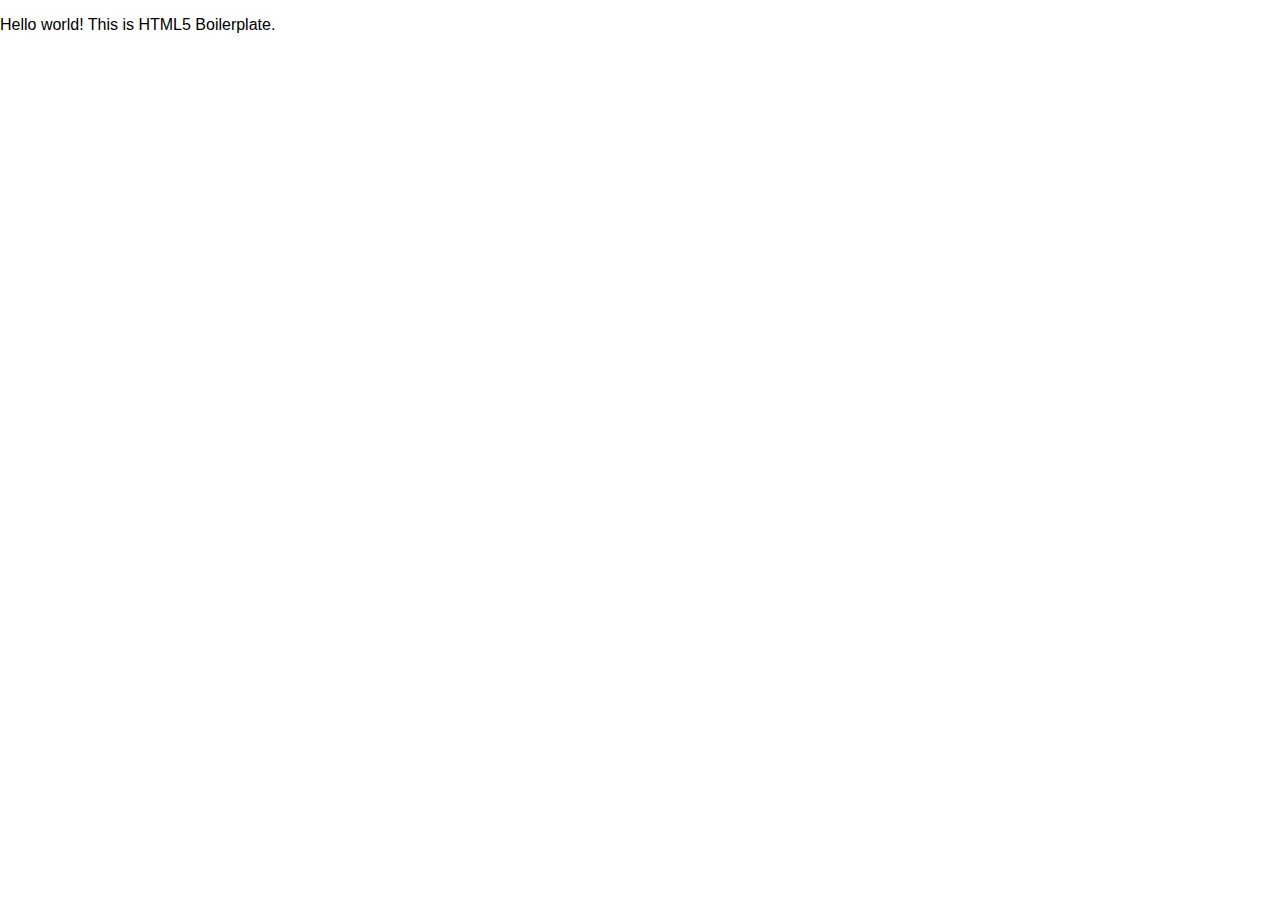
==== index.html @ 18aa7f42 "initial" ====
<!doctype html>
<html class="no-js" lang="">

<head>
  <meta charset="utf-8">
  <title></title>
  <meta name="description" content="">
  <meta name="viewport" content="width=device-width, initial-scale=1">

  <link rel="manifest" href="site.webmanifest">
  <link rel="apple-touch-icon" href="icon.png">
  <!-- Place favicon.ico in the root directory -->

  <link rel="stylesheet" href="css/normalize.css">
  <link rel="stylesheet" href="css/main.css">

  <meta name="theme-color" content="#fafafa">
</head>

<body>
  <!--[if IE]>
    <p class="browserupgrade">You are using an <strong>outdated</strong> browser. Please <a href="https://browsehappy.com/">upgrade your browser</a> to improve your experience and security.</p>
  <![endif]-->

  <!-- Add your site or application content here -->
  <p>Hello world! This is HTML5 Boilerplate.</p>
  <script src="js/vendor/modernizr-3.8.0.min.js"></script>
  <script src="https://code.jquery.com/jquery-3.4.1.min.js" integrity="sha256-CSXorXvZcTkaix6Yvo6HppcZGetbYMGWSFlBw8HfCJo=" crossorigin="anonymous"></script>
  <script>window.jQuery || document.write('<script src="js/vendor/jquery-3.4.1.min.js"><\/script>')</script>
  <script src="js/plugins.js"></script>
  <script src="js/main.js"></script>

  <!-- Google Analytics: change UA-XXXXX-Y to be your site's ID. -->
  <script>
    window.ga = function () { ga.q.push(arguments) }; ga.q = []; ga.l = +new Date;
    ga('create', 'UA-XXXXX-Y', 'auto'); ga('set','transport','beacon'); ga('send', 'pageview')
  </script>
  <script src="https://www.google-analytics.com/analytics.js" async></script>
</body>

</html>
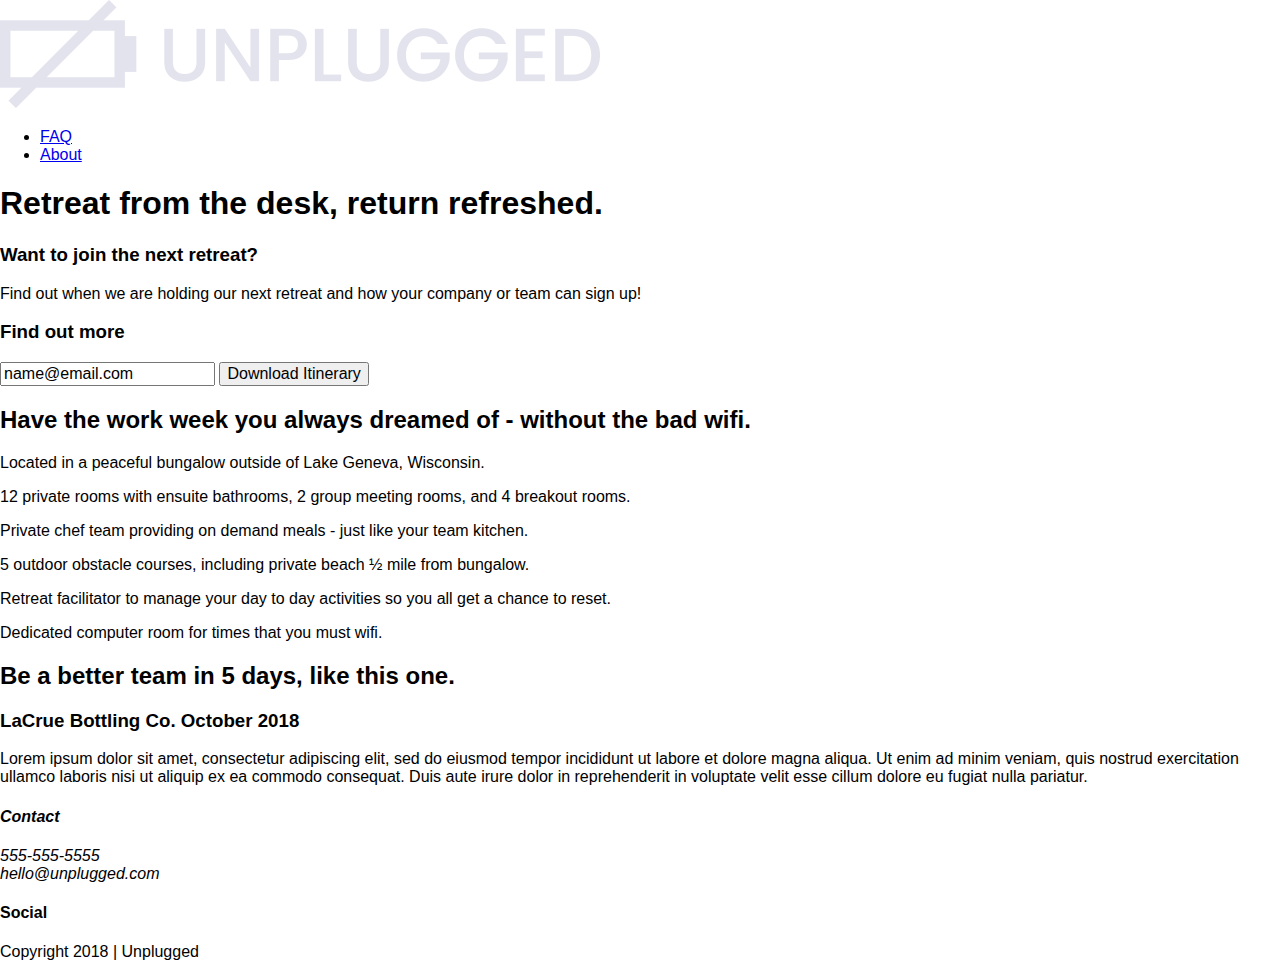
==== commit a2698c77: "half of HTML page" ====
--- a/index.html
+++ b/index.html
@@ -1,41 +1,172 @@
 <!doctype html>
-<html class="no-js" lang="">
+<html class="no-js" lang="en">
 
-<head>
-  <meta charset="utf-8">
-  <title></title>
-  <meta name="description" content="">
-  <meta name="viewport" content="width=device-width, initial-scale=1">
-
-  <link rel="manifest" href="site.webmanifest">
-  <link rel="apple-touch-icon" href="icon.png">
-  <!-- Place favicon.ico in the root directory -->
-
-  <link rel="stylesheet" href="css/normalize.css">
-  <link rel="stylesheet" href="css/main.css">
-
-  <meta name="theme-color" content="#fafafa">
+  <head>
+      <meta charset="utf-8">
+      <title>Unplugged</title>
+      <meta name="description" content="">
+      <meta name="viewport" content="width=device-width, initial-scale=1">
+      <link rel="manifest" href="site.webmanifest">
+      <link rel="apple-touch-icon" href="icon.png">
+      <link rel="stylesheet" href="css/normalize.css">
+      <link rel="stylesheet" href="css/main.css">
+      <meta name="theme-color" content="#fafafa">
 </head>
 
-<body>
-  <!--[if IE]>
-    <p class="browserupgrade">You are using an <strong>outdated</strong> browser. Please <a href="https://browsehappy.com/">upgrade your browser</a> to improve your experience and security.</p>
-  <![endif]-->
 
-  <!-- Add your site or application content here -->
-  <p>Hello world! This is HTML5 Boilerplate.</p>
-  <script src="js/vendor/modernizr-3.8.0.min.js"></script>
-  <script src="https://code.jquery.com/jquery-3.4.1.min.js" integrity="sha256-CSXorXvZcTkaix6Yvo6HppcZGetbYMGWSFlBw8HfCJo=" crossorigin="anonymous"></script>
-  <script>window.jQuery || document.write('<script src="js/vendor/jquery-3.4.1.min.js"><\/script>')</script>
+  <body>
+    <header>
+      <div class="context-wrapper">
+          <a href="#"><img src="unpluggedlogo.png" alt="unplugged logo"></a>
+            <div class="header-divider"></div>  
+            <nav>
+              <ul>
+                <li><a  href="faq/index.html" target="_blank">FAQ</a></li>
+                 <li><a href="about/index.html" target="_blank">About</a></li>
+              </ul>
+            </nav>
+            </div>
+    </header>
+
+  <main>
+    <section class="hero-area">
+        <div class="content-wrapper">
+          <h1>Retreat from the desk, return refreshed.</h1>
+        </div>
+      </section>
+
+  <aside>
+       <div class="content-wrapper">
+          <div class="form-description">
+             <h3>Want to join the next retreat?</h3>
+             <p>Find out when we are holding our next retreat and how your company or team can sign up!</p>
+        </div>
+        <div class="form">
+          <h3>Find out more</h3>
+               <input type="text" name="name" value="name@email.com">
+               <input type="button" value="Download Itinerary">
+        </div>
+      </div> <!-- aside content wrapper ends -->
+    </aside>
+
+  <section class="features">
+        <div class="content-wrapper">
+          <h2>Have the work week you always dreamed of - without the bad wifi.</h2>
+          <div class="features-items">
+            <article>
+              <p class="fontawesome-icon"></p>
+              <p class="features-item-description">Located in a peaceful bungalow outside of Lake Geneva, Wisconsin.</p>
+            </article>    
+            <article>
+              <p class="fontawesome-icon"></p>
+              <p class="features-item-description">
+              <p>12 private rooms with ensuite bathrooms, 2 group meeting rooms, and 4 breakout rooms.</p>
+           </article>
+           <article>
+            <p class="fontawesome-icon">
+            </p>
+            <p class="features-item-description">
+              Private chef team providing on demand meals - just like your team kitchen.
+            </p>
+          </article>
+          <article>
+            <p class="fontawesome-icon">
+            </p>
+            <p class="features-item-description">
+              5 outdoor obstacle courses, including private beach ½ mile from bungalow.
+            </p>
+          </article>
+          <article>
+            <p class="fontawesome-icon">
+            </p>
+            <p class="features-item-description">
+              Retreat facilitator to manage your day to day activities so you all get a chance to reset.
+            </p>
+          </article>
+          <article>
+            <p class="fontawesome-icon">
+            </p>
+            <p class="features-item-description">
+              Dedicated computer room for times that you must wifi.
+            </p>
+          </article>
+        </div>
+      </div>
+    </section>
+
+    <section class="reviews">
+      <div class="content-wrapper">
+        <h2>Be a better team in 5 days, like this one.</h2>
+        <article>
+          <div>
+            <h3>LaCrue Bottling Co. October 2018</h3>
+            <p>
+              Lorem ipsum dolor sit amet, consectetur adipiscing elit, sed do eiusmod tempor incididunt ut labore et
+              dolore magna aliqua. Ut enim ad minim veniam, quis nostrud exercitation ullamco laboris nisi ut aliquip
+              ex ea commodo consequat. Duis aute irure dolor in reprehenderit in voluptate velit esse cillum dolore eu
+              fugiat nulla pariatur.
+            </p>
+          </div>
+        </article>
+      </div>
+    </section>
+
+  </main> <!-- main wrapper -->
+
+  <footer>
+    <div class="content-wrapper">
+      <div class="footer-content">
+        <address class="contact">
+          <h4>Contact</h4>
+          <p>
+            555-555-5555<br>
+            hello@unplugged.com
+          </p>
+        </address>
+        <div class="social">
+          <h4>Social</h4>
+          <div class="social-icons">
+            <p>
+              <a href="https://www.facebook.com/Skillcrush/" target="_blank"></a>
+            </p>
+            <p>
+              <a href="https://twitter.com/Skillcrush" target="_blank"></a>
+            </p>
+            <p>
+              <a href="https://www.instagram.com/skillcrush/" target="_blank"></a>
+            </p>
+          </div>
+        </div>
+      </div> <!-- footer content ends -->
+    </div>
+    <!--footer content-wrapper ends-->
+    <div class="copyright">
+      <p>Copyright 2018 | Unplugged</p>
+    </div>
+  </footer>
+
+  <script src="js/vendor/modernizr-3.6.0.min.js"></script>
+  <script src="https://code.jquery.com/jquery-3.3.1.min.js" integrity="sha256-FgpCb/KJQlLNfOu91ta32o/NMZxltwRo8QtmkMRdAu8="
+    crossorigin="anonymous"></script>
+  <script>
+    window.jQuery || document.write('<script src="js/vendor/jquery-3.3.1.min.js"><\/script>')
+
+  </script>
   <script src="js/plugins.js"></script>
   <script src="js/main.js"></script>
 
   <!-- Google Analytics: change UA-XXXXX-Y to be your site's ID. -->
   <script>
-    window.ga = function () { ga.q.push(arguments) }; ga.q = []; ga.l = +new Date;
-    ga('create', 'UA-XXXXX-Y', 'auto'); ga('set','transport','beacon'); ga('send', 'pageview')
+    window.ga = function () {
+      ga.q.push(arguments)
+    };
+    ga.q = [];
+    ga.l = +new Date;
+    ga('create', 'UA-XXXXX-Y', 'auto');
+    ga('send', 'pageview')
+
   </script>
-  <script src="https://www.google-analytics.com/analytics.js" async></script>
+  <script src="https://www.google-analytics.com/analytics.js" async defer></script>
 </body>
 
 </html>
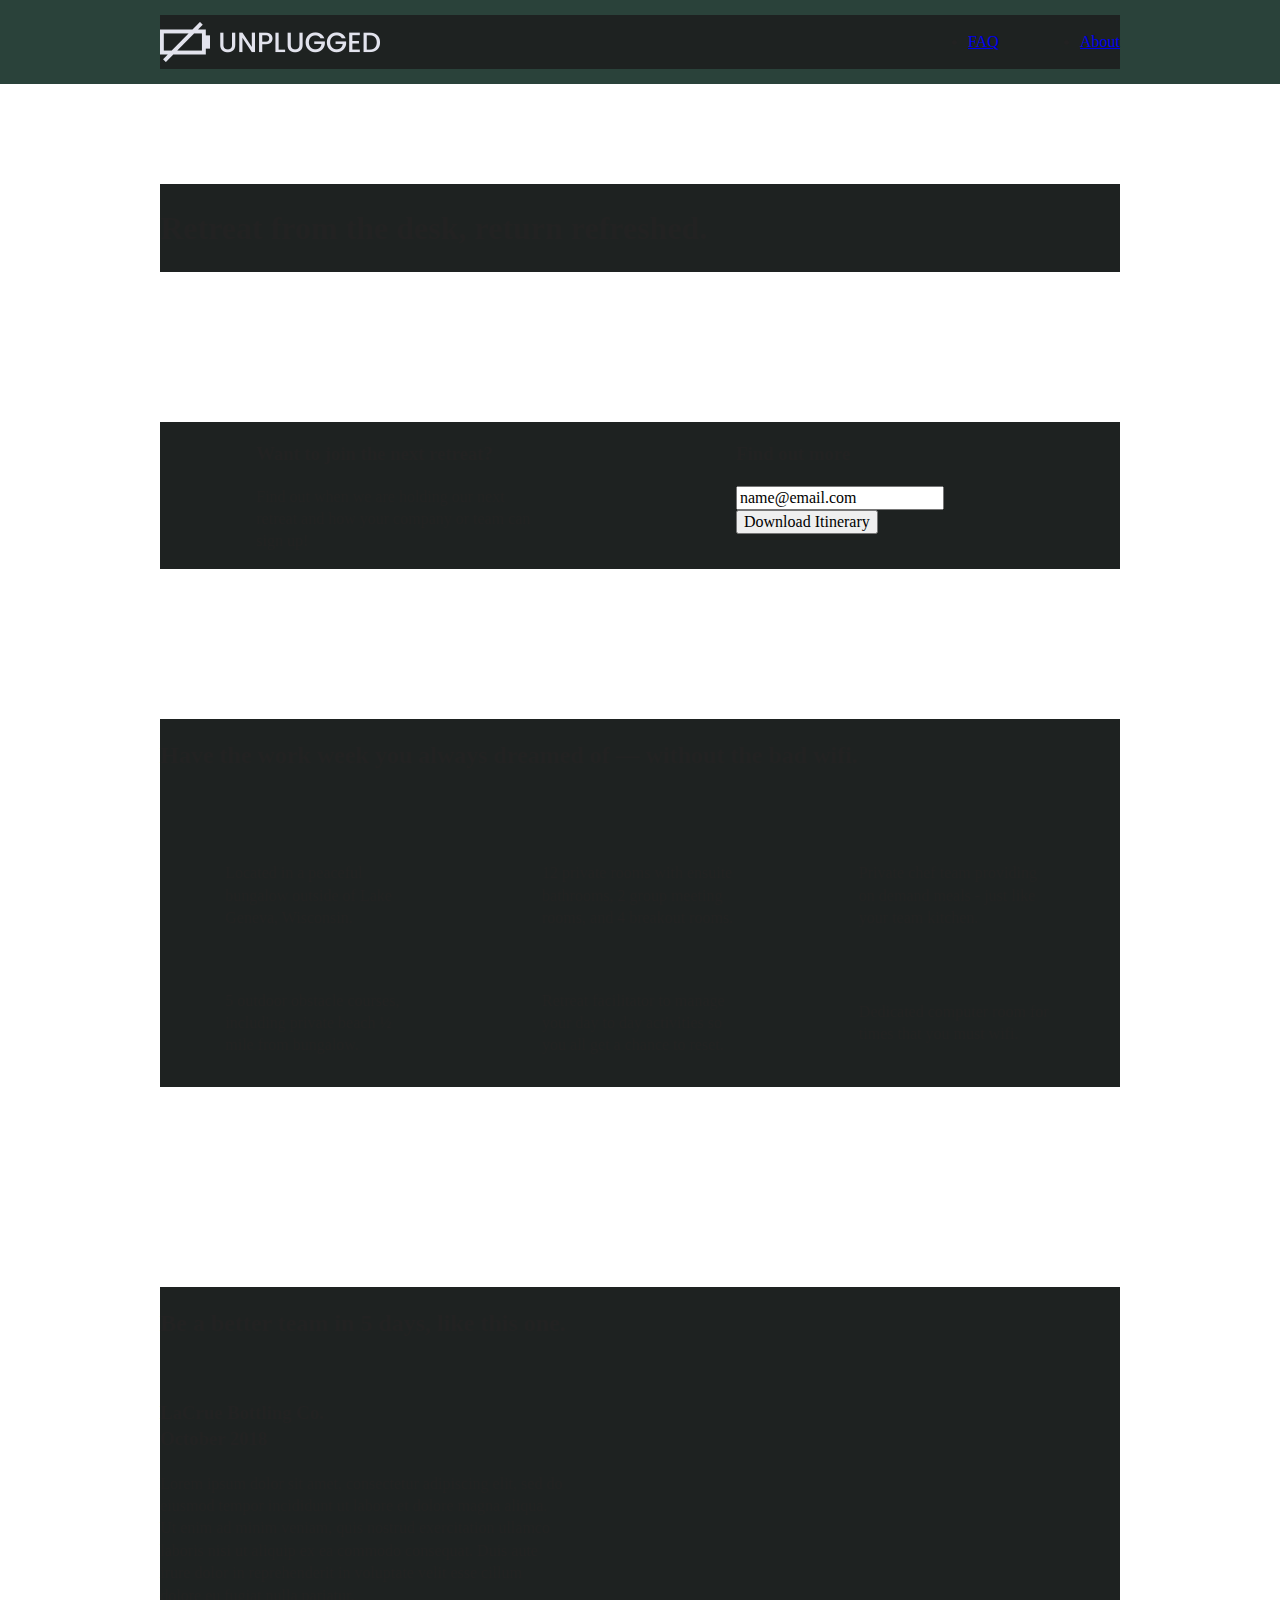
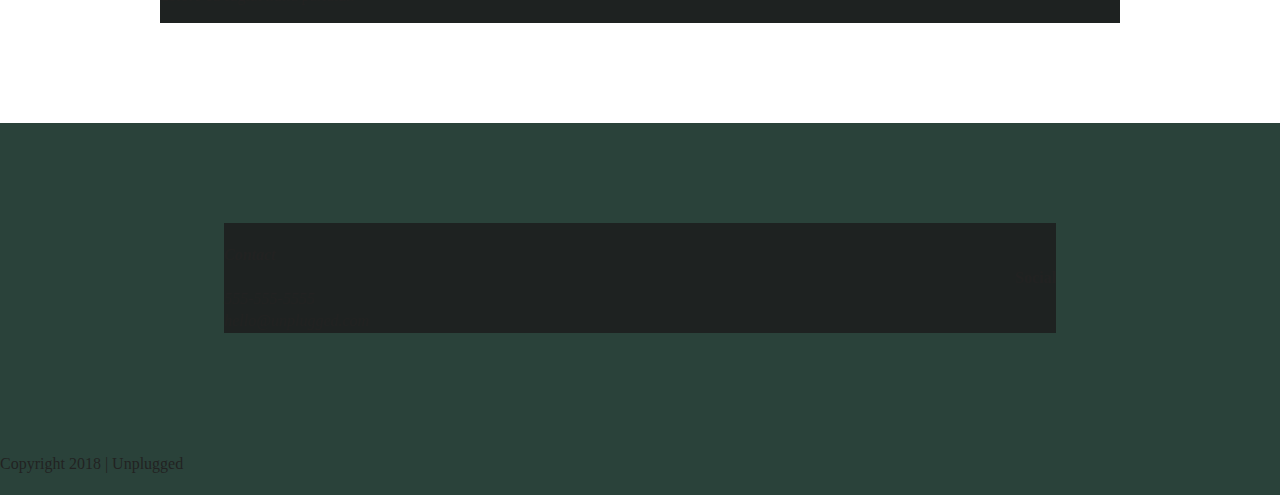
==== commit 219920f0: "initial" ====
--- a/index.html
+++ b/index.html
@@ -1,68 +1,85 @@
 <!doctype html>
-<html class="no-js" lang="en">
+<html class="no-js" lang="">
 
-  <head>
-      <meta charset="utf-8">
-      <title>Unplugged</title>
-      <meta name="description" content="">
-      <meta name="viewport" content="width=device-width, initial-scale=1">
-      <link rel="manifest" href="site.webmanifest">
-      <link rel="apple-touch-icon" href="icon.png">
-      <link rel="stylesheet" href="css/normalize.css">
-      <link rel="stylesheet" href="css/main.css">
-      <meta name="theme-color" content="#fafafa">
+<head>
+  <meta charset="utf-8">
+  <meta http-equiv="x-ua-compatible" content="ie=edge">
+  <title></title>
+  <meta name="description" content="">
+  <meta name="viewport" content="width=device-width, initial-scale=1, shrink-to-fit=no">
+
+  <link rel="manifest" href="unplugged/site.webmanifest">
+  <link rel="apple-touch-icon" href="img/icon.png">
+  <!-- Place favicon.ico in the root directory -->
+
+  <link rel="stylesheet" href="css/normalize.css">
+  <link rel="stylesheet" href="css/main.css">
 </head>
 
+<body>
+  <!--[if lte IE 9]>
+    <p class="browserupgrade">You are using an <strong>outdated</strong> browser. Please <a href="https://browsehappy.com/">upgrade your browser</a> to improve your experience and security.</p>
+  <![endif]-->
 
-  <body>
-    <header>
-      <div class="context-wrapper">
-          <a href="#"><img src="unpluggedlogo.png" alt="unplugged logo"></a>
-            <div class="header-divider"></div>  
-            <nav>
-              <ul>
-                <li><a  href="faq/index.html" target="_blank">FAQ</a></li>
-                 <li><a href="about/index.html" target="_blank">About</a></li>
-              </ul>
-            </nav>
-            </div>
-    </header>
+  <!-- Add your site or application content here -->
+  <header>
+    <div class="content-wrapper">
+      <a href="#">
+        <img src="img/logo.png" alt="unplugged logo">
+      </a>
+      <div class="header-divider"></div>
+      <nav>
+        <ul>
+          <li><a href="faq/index.html" target="_blank">FAQ</a></li>
+          <li><a href="about/index.html" target="_blank">About</a></li>
+        </ul>
+      </nav>
+    </div>
+  </header>
 
   <main>
+
     <section class="hero-area">
-        <div class="content-wrapper">
-          <h1>Retreat from the desk, return refreshed.</h1>
-        </div>
-      </section>
+      <div class="content-wrapper">
+        <h1>Retreat from the desk, return refreshed.</h1>
+      </div>
+    </section>
 
-  <aside>
-       <div class="content-wrapper">
-          <div class="form-description">
-             <h3>Want to join the next retreat?</h3>
-             <p>Find out when we are holding our next retreat and how your company or team can sign up!</p>
+    <aside>
+      <div class="content-wrapper">
+        <div class="form-description">
+          <h3>Want to join the next retreat?</h3>
+          <p>
+            Find out when we are holding our next retreat and how your company or team can sign up!
+          </p>
         </div>
         <div class="form">
           <h3>Find out more</h3>
-               <input type="text" name="name" value="name@email.com">
-               <input type="button" value="Download Itinerary">
+          <input type="text" name="name" value="name@email.com">
+          <input type="button" value="Download Itinerary">
         </div>
       </div> <!-- aside content wrapper ends -->
     </aside>
 
-  <section class="features">
-        <div class="content-wrapper">
-          <h2>Have the work week you always dreamed of - without the bad wifi.</h2>
-          <div class="features-items">
-            <article>
-              <p class="fontawesome-icon"></p>
-              <p class="features-item-description">Located in a peaceful bungalow outside of Lake Geneva, Wisconsin.</p>
-            </article>    
-            <article>
-              <p class="fontawesome-icon"></p>
-              <p class="features-item-description">
-              <p>12 private rooms with ensuite bathrooms, 2 group meeting rooms, and 4 breakout rooms.</p>
-           </article>
-           <article>
+    <section class="features">
+      <div class="content-wrapper">
+        <h2>Have the work week you always dreamed of — without the bad wifi.</h2>
+        <div class="features-items">
+          <article>
+            <p class="fontawesome-icon">
+            </p>
+            <p class="features-item-description">
+              Located in a peaceful bungalow outside of Lake Geneva, Wisconsin.
+            </p>
+          </article>
+          <article>
+            <p class="fontawesome-icon">
+            </p>
+            <p class="features-item-description">
+              12 private rooms with ensuite bathrooms, 2 group meeting rooms, and 4 breakout rooms.
+            </p>
+          </article>
+          <article>
             <p class="fontawesome-icon">
             </p>
             <p class="features-item-description">
--- a/css/main.css
+++ b/css/main.css
@@ -0,0 +1,642 @@
+/*! HTML5 Boilerplate v6.1.0 | MIT License | https://html5boilerplate.com/ */
+
+/*
+ * What follows is the result of much research on cross-browser styling.
+ * Credit left inline and big thanks to Nicolas Gallagher, Jonathan Neal,
+ * Kroc Camen, and the H5BP dev community and team.
+ */
+
+/* ==========================================================================
+   Base styles: opinionated defaults
+   ========================================================================== */
+
+html {
+  color: #222;
+  font-size: 1em;
+  line-height: 1.4;
+}
+
+/*
+ * Remove text-shadow in selection highlight:
+ * https://twitter.com/miketaylr/status/12228805301
+ *
+ * Vendor-prefixed and regular ::selection selectors cannot be combined:
+ * https://stackoverflow.com/a/16982510/7133471
+ *
+ * Customize the background color to match your design.
+ */
+
+::-moz-selection {
+  background: #b3d4fc;
+  text-shadow: none;
+}
+
+::selection {
+  background: #b3d4fc;
+  text-shadow: none;
+}
+
+/*
+ * A better looking default horizontal rule
+ */
+
+hr {
+  display: block;
+  height: 1px;
+  border: 0;
+  border-top: 1px solid #ccc;
+  margin: 1em 0;
+  padding: 0;
+}
+
+/*
+ * Remove the gap between audio, canvas, iframes,
+ * images, videos and the bottom of their containers:
+ * https://github.com/h5bp/html5-boilerplate/issues/440
+ */
+
+audio,
+canvas,
+iframe,
+img,
+svg,
+video {
+  vertical-align: middle;
+}
+
+/*
+ * Remove default fieldset styles.
+ */
+
+fieldset {
+  border: 0;
+  margin: 0;
+  padding: 0;
+}
+
+/*
+ * Allow only vertical resizing of textareas.
+ */
+
+textarea {
+  resize: vertical;
+}
+
+/* ==========================================================================
+   Browser Upgrade Prompt
+   ========================================================================== */
+
+.browserupgrade {
+  margin: 0.2em 0;
+  background: #ccc;
+  color: #000;
+  padding: 0.2em 0;
+}
+
+/* ==========================================================================
+   Author's custom styles
+   ========================================================================== */
+
+.content-wrapper {
+   background-color: #1e2221;
+  width: 90%;
+  margin: 50px 0;
+}
+
+/* -------------------- Base Header - Footer Styles -------------------- */
+
+header,
+footer {
+  background-color: #1e2221;
+  background: url("../img/background.png");
+  background-size: cover;
+  display: flex;
+  justify-content: center;
+  align-items: center;
+  flex-flow: row wrap;
+}
+
+header {
+  padding: 15px 0;
+}
+
+header .content-wrapper {
+  margin: 0;
+  display: flex;
+  justify-content: center;
+  align-items: center;
+  flex-flow: row wrap;
+  width: 100%;
+}
+
+.header-divider {
+  width: 100%;
+  height: 1px;
+  margin: 10px 0 20px 0;
+}
+
+header nav {
+  display: flex;
+  justify-content: space-around;
+  align-items: center;
+  flex-flow: row wrap;
+  width: 60%;
+}
+
+header nav ul {
+  display: flex;
+  justify-content: space-around;
+  width: 100%;
+}
+
+footer {
+  flex-direction: column;
+}
+
+footer p {
+  margin: 0;
+}
+
+footer .content-wrapper {
+  width: 55%;
+  margin: 50px 0;
+}
+
+footer .contact {
+  margin-bottom: 50px;
+}
+
+footer .social-icons {
+  display: flex;
+  justify-content: space-around;
+  align-items: center;
+}
+
+footer .social-icons p {
+  display: flex;
+  justify-content: center;
+  align-items: center;
+}
+
+footer .copyright {
+  margin: 20px 0;
+}
+
+/* -------------------- Mobile Styles - Homepage -------------------- */
+
+/* Hero Area */
+
+.hero-area {
+  display: flex;
+  justify-content: center;
+  flex-flow: row wrap;
+}
+
+/* Aside */
+
+aside {
+  display: flex;
+  justify-content: center;
+  align-items: center;
+  flex-flow: row wrap;
+}
+
+/* Features */
+
+.features {
+  display: flex;
+  justify-content: center;
+  flex-flow: row wrap;
+}
+
+.features h2 {
+  margin-bottom: 60px;
+}
+
+.features article {
+  width: 63%;
+  margin: 30px 0;
+}
+
+.features .features-items {
+  display: flex;
+  justify-content: center;
+  align-items: center;
+  flex-flow: row wrap;
+}
+
+.features p {
+  margin: 0;
+}
+
+/* Reviews */
+
+.reviews {
+  display: flex;
+  justify-content: center;
+  flex-flow: row wrap;
+}
+
+.reviews h2 {
+  margin-bottom: 40px;
+}
+
+.reviews h3 {
+  width: 55%;
+  margin: 20px 0;
+}
+
+/* ==========================================================================
+   About Page
+   ========================================================================== */
+
+.mission {
+  display: flex;
+  justify-content: center;
+  align-items: center;
+  flex-flow: row wrap;
+}
+
+.contact-section {
+  display: flex;
+  justify-content: center;
+  align-items: center;
+  flex-flow: row wrap;
+}
+
+.contact-content p {
+  margin: 0;
+}
+
+/* ==========================================================================
+   FAQ Page
+   ========================================================================== */
+
+.faq {
+  display: flex;
+  justify-content: center;
+  align-items: center;
+  flex-flow: row wrap;
+}
+
+.faq .content-wrapper {
+  margin: 50px 0 0 0;
+  display: flex;
+  justify-content: center;
+  align-items: center;
+  flex-flow: row wrap;
+}
+
+.faq h2 {
+  margin-bottom: 40px;
+}
+
+.faq-content {
+  margin-bottom: 50px;
+}
+
+/* ==========================================================================
+   Helper classes
+   ========================================================================== */
+
+/*
+ * Hide visually and from screen readers
+ */
+
+.hidden {
+  display: none !important;
+}
+
+/*
+ * Hide only visually, but have it available for screen readers:
+ * https://snook.ca/archives/html_and_css/hiding-content-for-accessibility
+ *
+ * 1. For long content, line feeds are not interpreted as spaces and small width
+ *    causes content to wrap 1 word per line:
+ *    https://medium.com/@jessebeach/beware-smushed-off-screen-accessible-text-5952a4c2cbfe
+ */
+
+.visuallyhidden {
+  border: 0;
+  clip: rect(0 0 0 0);
+  height: 1px;
+  margin: -1px;
+  overflow: hidden;
+  padding: 0;
+  position: absolute;
+  width: 1px;
+  white-space: nowrap;
+  /* 1 */
+}
+
+/*
+ * Extends the .visuallyhidden class to allow the element
+ * to be focusable when navigated to via the keyboard:
+ * https://www.drupal.org/node/897638
+ */
+
+.visuallyhidden.focusable:active,
+.visuallyhidden.focusable:focus {
+  clip: auto;
+  height: auto;
+  margin: 0;
+  overflow: visible;
+  position: static;
+  width: auto;
+  white-space: inherit;
+}
+
+/*
+ * Hide visually and from screen readers, but maintain layout
+ */
+
+.invisible {
+  visibility: hidden;
+}
+
+/*
+ * Clearfix: contain floats
+ *
+ * For modern browsers
+ * 1. The space content is one way to avoid an Opera bug when the
+ *    `contenteditable` attribute is included anywhere else in the document.
+ *    Otherwise it causes space to appear at the top and bottom of elements
+ *    that receive the `clearfix` class.
+ * 2. The use of `table` rather than `block` is only necessary if using
+ *    `:before` to contain the top-margins of child elements.
+ */
+
+.clearfix:before,
+.clearfix:after {
+  content: " ";
+  /* 1 */
+  display: table;
+  /* 2 */
+}
+
+.clearfix:after {
+  clear: both;
+}
+
+/* ==========================================================================
+   EXAMPLE Media Queries for Responsive Design.
+   These examples override the primary ('mobile first') styles.
+   Modify as content requires.
+   ========================================================================== */
+
+@media only screen and (min-width:768px) {
+  /*Tablet styles here*/
+
+  /* General styles */
+  .content-wrapper {
+    max-width: 640px;
+    margin: 100px 0;
+  }
+
+  /* Header */
+  header {
+    justify-content: space-around;
+    padding: 33px 0;
+  }
+
+  header .content-wrapper {
+    width: 100%;
+    justify-content: space-between;
+  }
+
+  header nav {
+    width: 20%;
+  }
+
+  header nav ul {
+    justify-content: space-between;
+  }
+
+  .header-divider {
+    display: none;
+  }
+  /* Hero Area */
+
+  /* Aside */
+  aside .content-wrapper {
+    margin: 50px 0;
+    display: flex;
+    justify-content: space-between;
+    flex-flow: row wrap;
+  }
+
+  aside .content-wrapper .form-description,
+  aside .content-wrapper .form {
+    width: 40%;
+    margin: 0;
+  }
+
+  /* Features */
+  .features article {
+    display: flex;
+    justify-content: center;
+    align-items: center;
+    flex-flow: column wrap;
+    flex-basis: 50%;
+  }
+  
+  .features .features-item-description {
+    width: 62%;
+  }
+
+  /* Reviews */
+  .reviews article {
+    display: flex;
+    justify-content: space-between;
+  }
+
+  .reviews article div {
+    width: 49%;
+  }
+
+  /* Footer */
+  footer .content-wrapper {
+    width: 65%;
+    margin: 100px 0;
+  }
+
+  .footer-content {
+    display: flex;
+    justify-content: space-between;
+    align-items: center;
+  }
+
+  footer .contact {
+    margin-bottom: 0;
+  }
+
+  footer .copyright {
+    width: 100%;
+  }
+
+  /* ==========================================================================
+   About Page
+   ========================================================================== */
+
+  .mission-content {
+    display: flex;
+    justify-content: space-between;
+    align-items: center;
+    padding-top: 20px;
+  }
+
+  .mission-content p {
+    width: 45%;
+  }
+
+  .contact-section .content-wrapper h2 {
+    width: 80%;
+  }
+
+  .contact-content {
+    display: flex;
+    justify-content: space-between;
+    align-items: flex-start;
+  }
+
+  /* ==========================================================================
+   FAQ Page
+   ========================================================================== */
+
+   header {
+    padding: 15px 0;
+  }
+  
+  .faq .content-wrapper {
+    justify-content: space-between;
+  }
+
+  .faq-content {
+    flex-basis: 45%;
+  }
+
+  .faq h2 {
+    width: 100%;
+  }
+}
+
+@media only screen and (min-width:1200px) {
+  /*Desktop styles here*/
+
+  .content-wrapper {
+    max-width: 960px;
+  }
+
+  /* Hero */
+  .hero-area h1 {
+    width: 60%;
+}
+
+  /* Aside */
+  aside .content-wrapper {
+    justify-content: space-around;
+  }
+
+  aside .content-wrapper .form-description,
+  aside .content-wrapper .form {
+    width: 30%;
+  }
+
+  /* Features */
+
+  .features h2 {
+    width: 90%;
+  }
+
+  .features article {
+    flex-basis: 33%;
+  }
+  
+  /* Reviews */
+  .reviews article div {
+    width: 42%;
+  }
+
+  /* ==========================================================================
+  About Page
+  ========================================================================== */
+
+  .mission h2,
+  .contact-section .content-wrapper h2 {
+      width: 95%;
+  }
+
+  /* ==========================================================================
+  FAQ Page
+  ========================================================================== */
+  .faq h2 {
+    width: 100%;
+  }
+
+}
+
+/* ==========================================================================
+   Print styles.
+   Inlined to avoid the additional HTTP request:
+   https://www.phpied.com/delay-loading-your-print-css/
+   ========================================================================== */
+
+@media print {
+  *,
+  *:before,
+  *:after {
+    background: transparent !important;
+    color: #000 !important;
+    /* Black prints faster */
+    -webkit-box-shadow: none !important;
+    box-shadow: none !important;
+    text-shadow: none !important;
+  }
+  a,
+  a:visited {
+    text-decoration: underline;
+  }
+  a[href]:after {
+    content: " (" attr(href) ")";
+  }
+  abbr[title]:after {
+    content: " (" attr(title) ")";
+  }
+  /*
+     * Don't show links that are fragment identifiers,
+     * or use the `javascript:` pseudo protocol
+     */
+  a[href^="#"]:after,
+  a[href^="javascript:"]:after {
+    content: "";
+  }
+  pre {
+    white-space: pre-wrap !important;
+  }
+  pre,
+  blockquote {
+    border: 1px solid #999;
+    page-break-inside: avoid;
+  }
+  /*
+     * Printing Tables:
+     * http://css-discuss.incutio.com/wiki/Printing_Tables
+     */
+  thead {
+    display: table-header-group;
+  }
+  tr,
+  img {
+    page-break-inside: avoid;
+  }
+  p,
+  h2,
+  h3 {
+    orphans: 3;
+    widows: 3;
+  }
+  h2,
+  h3 {
+    page-break-after: avoid;
+  }
+}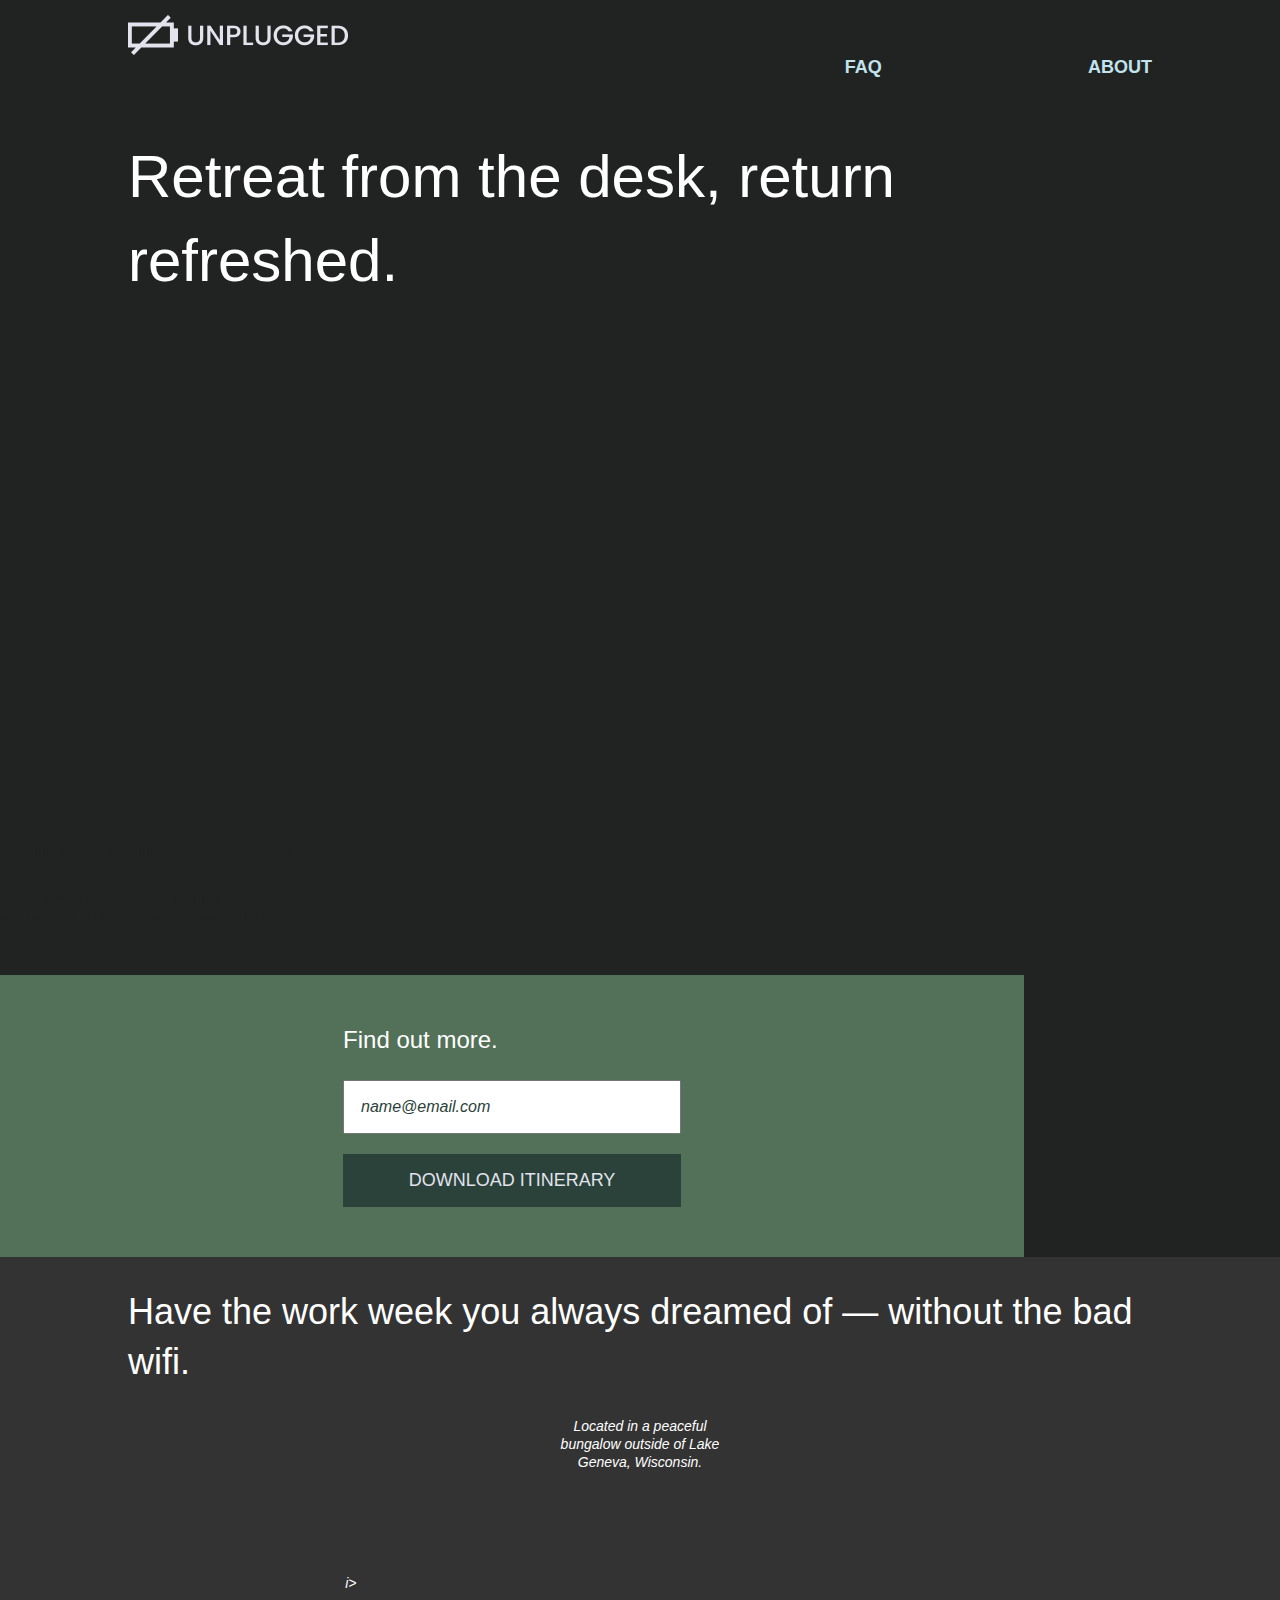
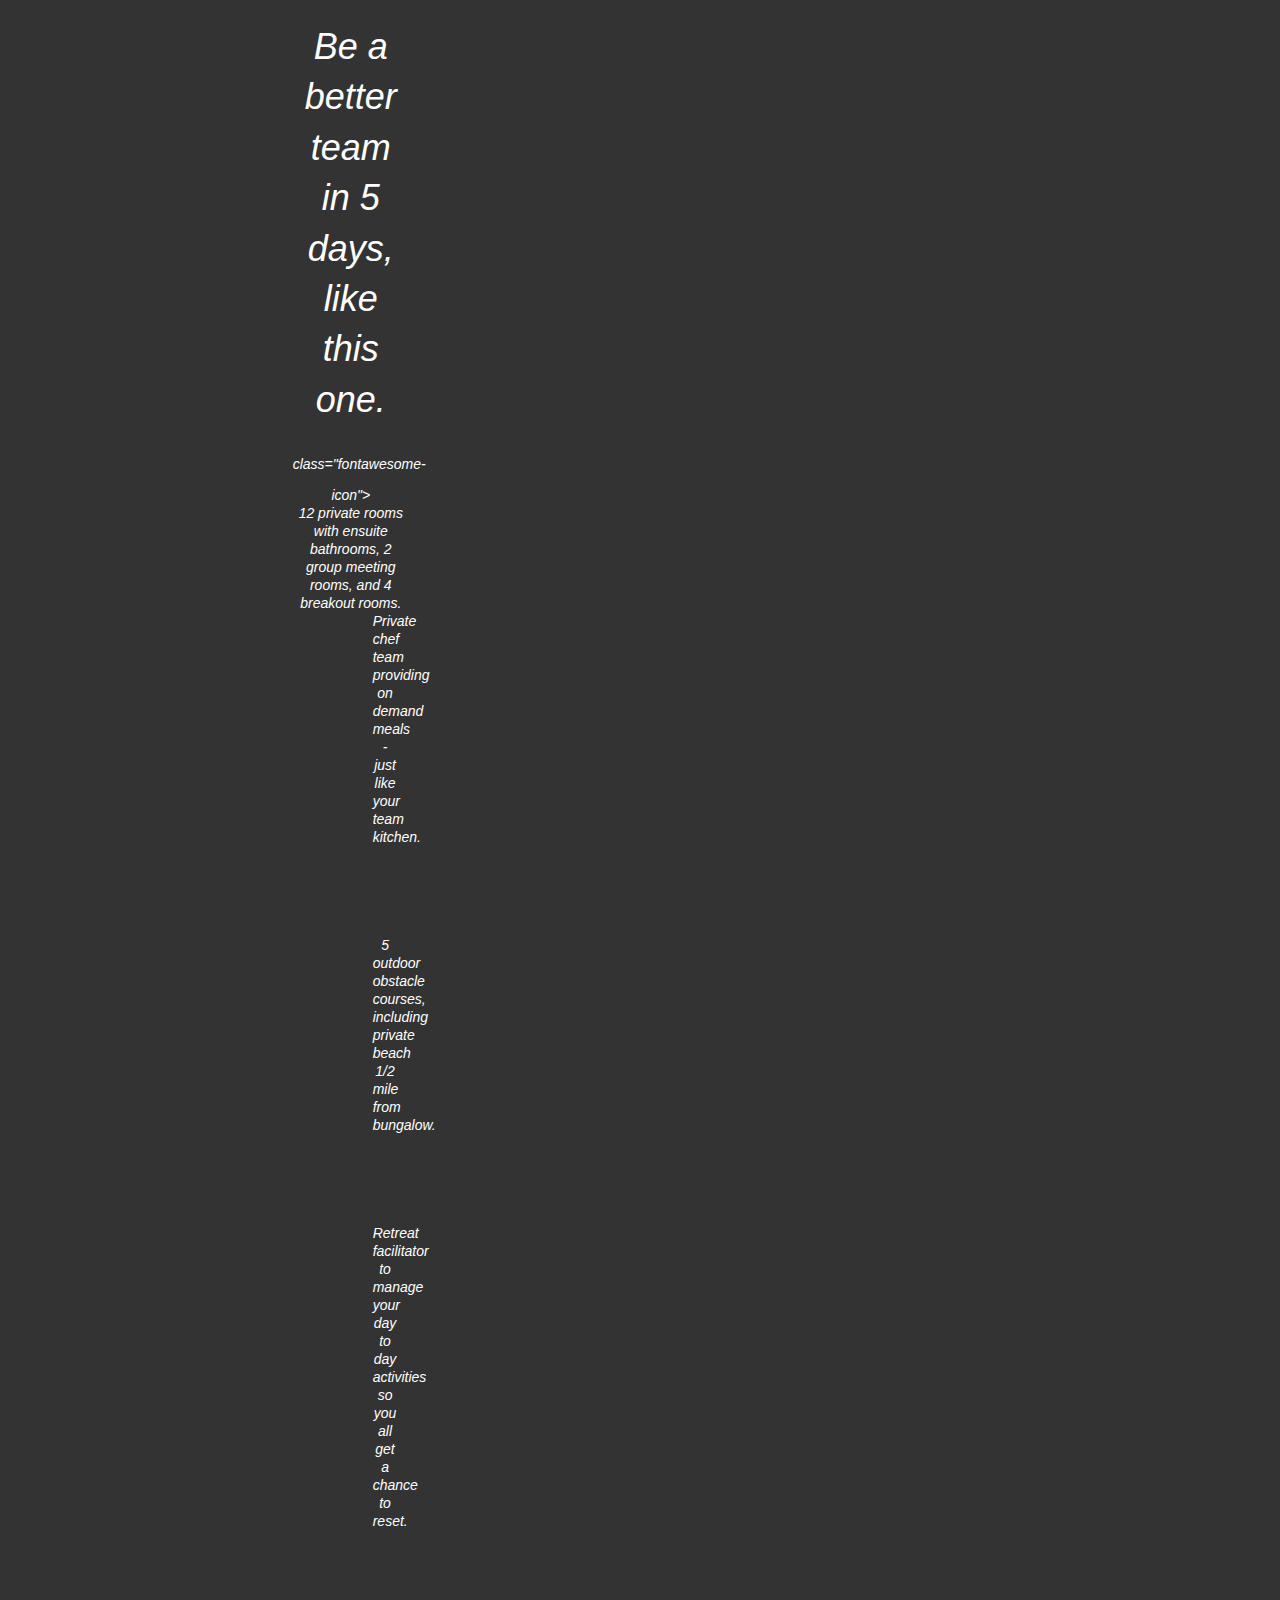
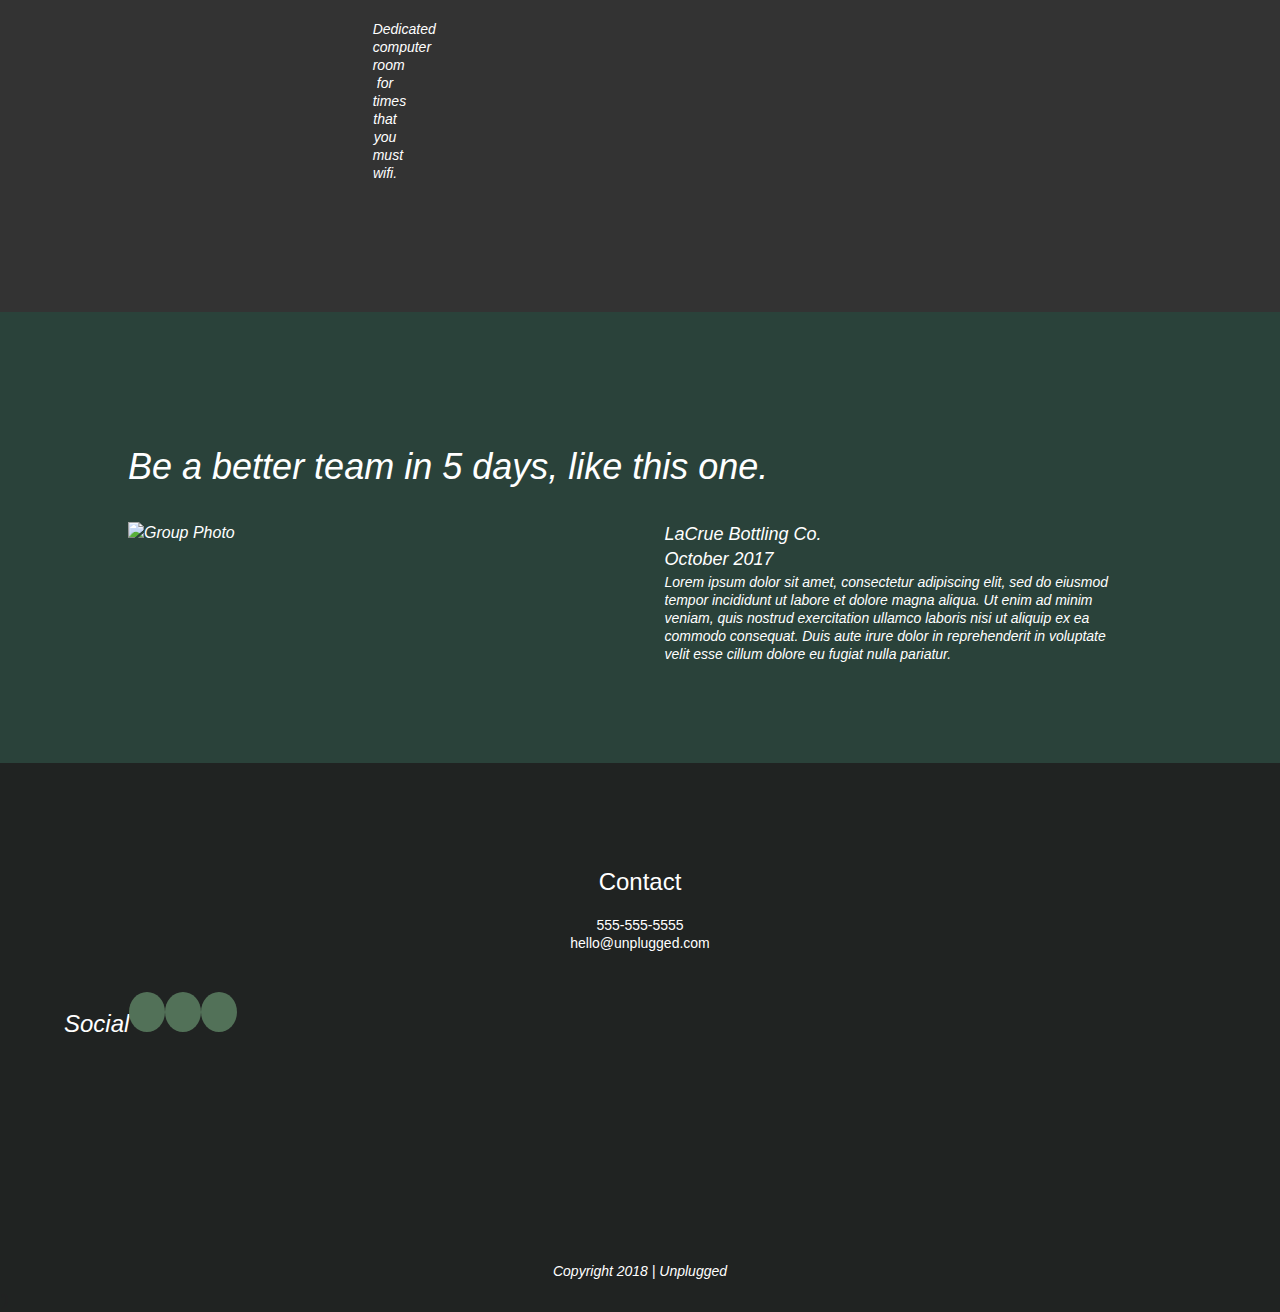
==== commit c1388693: "inital commit" ====
--- a/index.html
+++ b/index.html
@@ -1,5 +1,5 @@
 <!doctype html>
-<html class="no-js" lang="">
+<html class="no-js" lang="en">
 
 <head>
   <meta charset="utf-8">
@@ -7,13 +7,18 @@
   <title></title>
   <meta name="description" content="">
   <meta name="viewport" content="width=device-width, initial-scale=1, shrink-to-fit=no">
-
-  <link rel="manifest" href="unplugged/site.webmanifest">
+  <link rel="manifest" href="site.webmanifest">
   <link rel="apple-touch-icon" href="img/icon.png">
   <!-- Place favicon.ico in the root directory -->
-
+  <!--Google Fonts-->
+  <link href="https://fonts.googleapis.com/
+  css?family=Open+Sans:400,700|Poppins:500,700" rel="stylesheet">
+  <!--Fontawesome CDN version 5.5-->
+  <link rel="https://use.fontawesome.com/releases/v5.5.0/css/all.css" integrity="sha384-B4dIYHKNBt8Bc12p+WXckhzcICo0wtJAoU8YZTY5qE0Id1GSseTk6S+L3BlXeVIU">
+  <!--style sheets-->
   <link rel="stylesheet" href="css/normalize.css">
   <link rel="stylesheet" href="css/main.css">
+  <meta name="theme-color" content="#fafafa">
 </head>
 
 <body>
@@ -24,111 +29,90 @@
   <!-- Add your site or application content here -->
   <header>
     <div class="content-wrapper">
-      <a href="#">
-        <img src="img/logo.png" alt="unplugged logo">
-      </a>
+      <figure><a href="..index.html"><img src="img/logo.png" alt="Unplugged Logo"></a>
+      </figure>
       <div class="header-divider"></div>
-      <nav>
-        <ul>
-          <li><a href="faq/index.html" target="_blank">FAQ</a></li>
-          <li><a href="about/index.html" target="_blank">About</a></li>
-        </ul>
+        <nav>
+          <ul>
+            <li><a href="faq/index.html">FAQ</a></li>
+            <li><a href="about/index.html">About</a></li>
+          </ul>
       </nav>
     </div>
+    <div>
   </header>
 
-  <main>
-
+  <main><!--main wrapper-->
     <section class="hero-area">
       <div class="content-wrapper">
         <h1>Retreat from the desk, return refreshed.</h1>
       </div>
     </section>
-
-    <aside>
-      <div class="content-wrapper">
+      <div class="sign-up">
+        <div class="content-wrapper">
         <div class="form-description">
           <h3>Want to join the next retreat?</h3>
-          <p>
-            Find out when we are holding our next retreat and how your company or team can sign up!
-          </p>
+          <p>Find out when we are holding our next retreat and how your company or team can sign up!</p>
         </div>
-        <div class="form">
-          <h3>Find out more</h3>
-          <input type="text" name="name" value="name@email.com">
-          <input type="button" value="Download Itinerary">
+     <section class="signup">   
+          <div class="content-wrapper">
+          </div>
+          <div class="form">
+            <h3>Find out more.</h3>
+              <input type="text" name="name" value="name@email.com">
+              <input type="button" value="Download Itinerary">
+           </div>
         </div>
-      </div> <!-- aside content wrapper ends -->
-    </aside>
+  </section>
 
-    <section class="features">
-      <div class="content-wrapper">
+  <section class="features">
+    <div class="content-wrapper">
         <h2>Have the work week you always dreamed of — without the bad wifi.</h2>
         <div class="features-items">
-          <article>
-            <p class="fontawesome-icon">
-            </p>
-            <p class="features-item-description">
-              Located in a peaceful bungalow outside of Lake Geneva, Wisconsin.
-            </p>
-          </article>
-          <article>
-            <p class="fontawesome-icon">
-            </p>
-            <p class="features-item-description">
-              12 private rooms with ensuite bathrooms, 2 group meeting rooms, and 4 breakout rooms.
-            </p>
-          </article>
-          <article>
-            <p class="fontawesome-icon">
-            </p>
-            <p class="features-item-description">
-              Private chef team providing on demand meals - just like your team kitchen.
-            </p>
-          </article>
-          <article>
-            <p class="fontawesome-icon">
-            </p>
-            <p class="features-item-description">
-              5 outdoor obstacle courses, including private beach ½ mile from bungalow.
-            </p>
-          </article>
-          <article>
-            <p class="fontawesome-icon">
-            </p>
-            <p class="features-item-description">
-              Retreat facilitator to manage your day to day activities so you all get a chance to reset.
-            </p>
-          </article>
-          <article>
-            <p class="fontawesome-icon">
-            </p>
-            <p class="features-item-description">
-              Dedicated computer room for times that you must wifi.
-            </p>
-          </article>
-        </div>
-      </div>
-    </section>
+          <div class="features-item">
+              <p class="fontawesome-icon"><i class="fas fa-campground"><i></p>
+              <p class="features-item-description">Located in a peaceful bungalow outside of Lake Geneva, Wisconsin.</p>
+            </div>
+        <div class="features-item">
+          <div class="content-wrapper">
+            <p class="fontawesome-icon"><i class="fa-bed"></i>i></p>
+          <h2>Be a better team in 5 days, like this one.</h2>
+             <p> class="fontawesome-icon"><i class="fas fa-bed"></i></p>
+              <p class="features-item-description">12 private rooms with ensuite bathrooms, 2 group meeting rooms, and 4 breakout rooms.</p>
+            </div>
+        <div class="features-item">
+                      <p class="fontawesome-icon"><i class="fas fa-utensils"></i></p>
+                      <p class="features-item-description">Private chef team providing on demand meals - just like your team kitchen.</p>
+                  </div>
+                  <div class="features-item">
+                      <p class="fontawesome-icon"><i class="fas fa-shoe-prints"></i></p>
+                      <p class="features-item-description">5 outdoor obstacle courses, including private beach <span>1/2</span> mile from bungalow.</p>
+                  </div>
+                  <div class="features-item">
+                      <p class="fontawesome-icon"><i class="fas fa-smile"></i></p>
+                      <p class="features-item-description">Retreat facilitator to manage your day to day activities so you all get a chance to reset.</p>
+                  </div>
+                  <div class="features-item">
+                      <p class="fontawesome-icon"><i class="fas fa-wifi"></i></p>
+                      <p class="features-item-description">Dedicated computer room for times that you must wifi.</p>
+                  </div>
+            </div>
+          </div>
+      </section>
 
-    <section class="reviews">
-      <div class="content-wrapper">
-        <h2>Be a better team in 5 days, like this one.</h2>
-        <article>
-          <div>
-            <h3>LaCrue Bottling Co. October 2018</h3>
-            <p>
-              Lorem ipsum dolor sit amet, consectetur adipiscing elit, sed do eiusmod tempor incididunt ut labore et
-              dolore magna aliqua. Ut enim ad minim veniam, quis nostrud exercitation ullamco laboris nisi ut aliquip
-              ex ea commodo consequat. Duis aute irure dolor in reprehenderit in voluptate velit esse cillum dolore eu
-              fugiat nulla pariatur.
-            </p>
+      <section class="reviews">
+          <div class="content-wrapper">
+              <h2>Be a better team in 5 days, like this one.</h2>
+              <figure>
+                  <img src="img/mask-3.png" alt="Group Photo">
+              </figure>
+              <div class="prior-retreat">
+                  <h3>LaCrue Bottling Co.<br>October 2017</h3>
+                  <p>Lorem ipsum dolor sit amet, consectetur adipiscing elit, sed do eiusmod tempor incididunt ut labore et dolore magna aliqua. Ut enim ad minim veniam, quis nostrud exercitation ullamco laboris nisi ut aliquip ex ea commodo consequat. Duis aute irure dolor in reprehenderit in voluptate velit esse cillum dolore eu fugiat nulla pariatur. </p>
+              </div>
           </div>
-        </article>
-      </div>
-    </section>
-
-  </main> <!-- main wrapper -->
+      </section>
+  </main> <!-- end main wrapper -->
 
   <footer>
     <div class="content-wrapper">
@@ -137,38 +121,34 @@
           <h4>Contact</h4>
           <p>
             555-555-5555<br>
-            hello@unplugged.com
-          </p>
+            hello@unplugged.com</p>
         </address>
+      </div>
         <div class="social">
-          <h4>Social</h4>
-          <div class="social-icons">
+            <div class="social-icons">
+              <h4>Social</h4>
             <p>
-              <a href="https://www.facebook.com/Skillcrush/" target="_blank"></a>
-            </p>
+              <a href="https://www.facebook.com/Skillcrush/" target="_blank"><i class="fab fa-facebook"></i></a></p>
             <p>
-              <a href="https://twitter.com/Skillcrush" target="_blank"></a>
-            </p>
+              <a href="https://twitter.com/Skillcrush" target="_blank"></a></p>
             <p>
-              <a href="https://www.instagram.com/skillcrush/" target="_blank"></a>
-            </p>
+              <a href="https://www.instagram.com/Skillcrush/" target="_blank"></a></p>
+       
           </div>
         </div>
-      </div> <!-- footer content ends -->
-    </div>
-    <!--footer content-wrapper ends-->
+      </div> <!<-- footer ends here -->
+    </div> <!--footer content-wrapper ends-->
     <div class="copyright">
       <p>Copyright 2018 | Unplugged</p>
     </div>
+  </div>
   </footer>
 
   <script src="js/vendor/modernizr-3.6.0.min.js"></script>
   <script src="https://code.jquery.com/jquery-3.3.1.min.js" integrity="sha256-FgpCb/KJQlLNfOu91ta32o/NMZxltwRo8QtmkMRdAu8="
     crossorigin="anonymous"></script>
   <script>
-    window.jQuery || document.write('<script src="js/vendor/jquery-3.3.1.min.js"><\/script>')
-
-  </script>
+    window.jQuery || document.write('<script src="js/vendor/jquery-3.3.1.min.js"></script>')</script>
   <script src="js/plugins.js"></script>
   <script src="js/main.js"></script>
 
@@ -185,5 +165,4 @@
   </script>
   <script src="https://www.google-analytics.com/analytics.js" async defer></script>
 </body>
-
 </html>
--- a/css/main.css
+++ b/css/main.css
@@ -1,21 +1,10 @@
 /*! HTML5 Boilerplate v6.1.0 | MIT License | https://html5boilerplate.com/ */
 
-/*
+/* main.css 2.0.0 | MIT License || https://github.com/h5bp/main.css#readme */
+ /*
  * What follows is the result of much research on cross-browser styling.
  * Credit left inline and big thanks to Nicolas Gallagher, Jonathan Neal,
- * Kroc Camen, and the H5BP dev community and team.
- */
-
-/* ==========================================================================
-   Base styles: opinionated defaults
-   ========================================================================== */
-
-html {
-  color: #222;
-  font-size: 1em;
-  line-height: 1.4;
-}
-
+ * Kroc Camen, and the H5BP dev community and team.*/
 /*
  * Remove text-shadow in selection highlight:
  * https://twitter.com/miketaylr/status/12228805301
@@ -93,136 +82,268 @@
   padding: 0.2em 0;
 }
 
+
 /* ==========================================================================
    Author's custom styles
    ========================================================================== */
-
-.content-wrapper {
-   background-color: #1e2221;
-  width: 90%;
+  /* General Styles*/
+  html {
+	font-size: 16px;
+	color: #222;
+	background-color: #202322;
+}
+
+  html {
+	color: #222;
+	line-height: 1.4;
+}
+
+  body {
+	font-family: "Open Sans", sans-serif;
+	font-size: 1em;
+}
+
+  body {
+	margin: 0;
+}
+
+  .content-wrapper {
+	max-width: 1200px;
+}
+
+  .signup .form {
+	margin-top: 30px;
+	background-color: #527158;
+	align-items: center;
+	display: flex;
+	flex-flow: row wrap;
+	color: #ffffff;
+}
+
+.hero-area {
+	display: flex;
+	justify-content: center;
+	flex-flow: row wrap;
+	color: #fff;
+	background: url("../img/hero-img.png"); center no-repeat #333;
+	background-size: cover;
+}
+
+.hero-area h1 {
+	font-weight: normal;
+}
+
+
+h1 {
+	font-family: "Poppins", sans-serif;
+	font-size: 1.875rem;
+	font-weight: 400;
+	margin: 0.67em 0;
+}
+
+h2 {
+  font-family: "Poppins", sans-serif;
+}
+
+h3, h4 {
+	font-family: "Poppins", sans-serif;
+	font-size: 1.125rem;
+	font-weight: 400;
+}
+
+p {
+	font-size: .875rem;
+	line-height: 1.125rem; 
+}
+
+a {
+	color: #c2e3ed;
+	text-decoration: none;
+	text-transform: uppercase;
+}
+
+ul li {
+	display: inline-block;
+}
+
+address {
+	font-style: normal;
+}
+
+img {
+	width: 100%;
+}
+
+figure {
+	margin: 0;
+}
+
+address {
+
+}
+/*Header and Footer Styles */	
+header, footer {
+  align-items: center;
+  display: flex;
+  justify-content: center;
+  flex-flow: row wrap;
+  background-color: #202322;
+}
+
+header{
+  padding: 15px 0;
+}
+
+header .content-wrapper{
+  display: flex;
+  justify-content: center;
+  align-items: center;
+  flex-flow: row wrap;
+  margin: 0;
+  width: 100%;
+}
+
+header figure {
+  width: 60%;
+  display: flex;
+  justify-content: center;
+  align-items: center;
+  flex-flow: row wrap;
+}
+
+.header-divider {
+  width: 111%;
+  display: flex;
+  justify-content: center;
+  border-top: 2px solid #3a3a3a;
+  margin-top: 10px;
+}
+
+header nav {   /* nav for mobile 360px wide */
+  display: flex;
+  align-items: center;
+  justify-content: center;
+  width: 60%  /*header nav is 220px wide or 60% of design comp width */
+}
+
+header nav ul{
+  display: flex;
+  align-items: center;
+  justify-content: space-around;
+  flex-flow: row wrap;
+  width: 50%;
+  padding: 0;
+  margin-bottom: 0;
+}
+
+header nav ul li{
+  font-size: 1.125rem;
+  font-weight: bold;
+}
+
+footer{
+  color: #ffffff;
+  text-align: center;
+}
+
+footer .content-wrapper{  /*--mobile first--*/
+  width: 55%;
   margin: 50px 0;
 }
 
-/* -------------------- Base Header - Footer Styles -------------------- */
-
-header,
-footer {
-  background-color: #1e2221;
-  background: url("../img/background.png");
-  background-size: cover;
-  display: flex;
-  justify-content: center;
-  align-items: center;
-  flex-flow: row wrap;
-}
-
-header {
-  padding: 15px 0;
-}
-
-header .content-wrapper {
-  margin: 0;
-  display: flex;
-  justify-content: center;
-  align-items: center;
-  flex-flow: row wrap;
-  width: 100%;
-}
-
-.header-divider {
-  width: 100%;
-  height: 1px;
-  margin: 10px 0 20px 0;
-}
-
-header nav {
+footer .social-icons {
   display: flex;
   justify-content: space-around;
   align-items: center;
-  flex-flow: row wrap;
-  width: 60%;
-}
-
-header nav ul {
-  display: flex;
-  justify-content: space-around;
-  width: 100%;
-}
-
-footer {
-  flex-direction: column;
+}
+
+footer .social-icons p {
+  background-color: #527158;
+  border-radius: 50%;
+  width: 40px;
+  height: 40px;
+  display: flex;
+  justify-content: center;
+  align-items: center;
 }
 
 footer p {
   margin: 0;
 }
 
-footer .content-wrapper {
+.copyright p {
+  margin-bottom: 10px;
+}
+
+.contact h4 {
+  margin: 55px 0 20px 0;
+}
+
+.social {
+  margin-bottom: 50px;
+}
+
+/*Mobile Styles Homepage*/
+/*Hero Area*/
+.hero-area {
+	display: flex;
+	justify-content: center;
+	flex-flow: row wrap;
+	color: #fff;
+	background: url(../img/hero-img.png); center no-repeat #333;
+	background-size: cover;
+	padding-bottom: 300px;
+}
+
+.hero-area h1 {
+	font-weight: normal;
+}
+
+/*signup buttom*/
+.signup {
+  display: flex;
+  justify-content: center;
+  align-items: center;
+  flex-flow: row wrap;
+  background-color: #527158;
+  color: #ffffff;
+}
+
+.signup h3 { 
+  font-weight: normal;
+}
+
+.form {
+  margin-bottom: 55px;
+}
+
+/* Features */
+.features {
+  display: flex;
+  justify-content: center;
+  align-items: center;
+  flex-flow: row wrap;
+  color: #ffffff;
+  background: url('../img/mask-2.png') center no-repeat #333;
+  background-size: cover;
+}
+
+.features-items {
+  display: flex;
+  justify-content: center;
+  align-items: center;
+  flex-flow: row wrap;
+  text-align: center;
+}
+
+.features-item {
   width: 55%;
-  margin: 50px 0;
-}
-
-footer .contact {
-  margin-bottom: 50px;
-}
-
-footer .social-icons {
-  display: flex;
-  justify-content: space-around;
-  align-items: center;
-}
-
-footer .social-icons p {
-  display: flex;
-  justify-content: center;
-  align-items: center;
-}
-
-footer .copyright {
-  margin: 20px 0;
-}
-
-/* -------------------- Mobile Styles - Homepage -------------------- */
-
-/* Hero Area */
-
-.hero-area {
-  display: flex;
-  justify-content: center;
-  flex-flow: row wrap;
-}
-
-/* Aside */
-
-aside {
-  display: flex;
-  justify-content: center;
-  align-items: center;
-  flex-flow: row wrap;
-}
-
-/* Features */
-
-.features {
-  display: flex;
-  justify-content: center;
-  flex-flow: row wrap;
-}
-
-.features h2 {
-  margin-bottom: 60px;
-}
-
-.features article {
-  width: 63%;
-  margin: 30px 0;
-}
-
-.features .features-items {
-  display: flex;
-  justify-content: center;
-  align-items: center;
-  flex-flow: row wrap;
+  margin-bottom: 55px;
+}
+
+.features i {
+  font-size: 3.75em;
+  margin-bottom: 40px;
 }
 
 .features p {
@@ -230,68 +351,129 @@
 }
 
 /* Reviews */
-
 .reviews {
   display: flex;
   justify-content: center;
-  flex-flow: row wrap;
+  align-items: center;
+  flex-flow: row wrap;
+  background-color: #527158;
+  color: #ffffff;
+  font-weight: normal;
 }
 
 .reviews h2 {
-  margin-bottom: 40px;
+  font-weight: normal;
 }
 
 .reviews h3 {
   width: 55%;
-  margin: 20px 0;
-}
-
-/* ==========================================================================
-   About Page
-   ========================================================================== */
-
+  font-weight: normal;
+}
+
+.prior-retreat p {
+  margin-bottom: 50px;
+}
+
+.reviews figure {
+  width: 100%;
+  display: flex;
+  justify-content: center;
+  align-items: center;
+  flex-flow: row wrap;
+}
+
+/* -------------------- Mobile Styles - About Page -------------------- */
+
+/* Mission */
 .mission {
   display: flex;
   justify-content: center;
   align-items: center;
   flex-flow: row wrap;
-}
-
-.contact-section {
-  display: flex;
-  justify-content: center;
-  align-items: center;
-  flex-flow: row wrap;
-}
-
-.contact-content p {
-  margin: 0;
-}
-
-/* ==========================================================================
-   FAQ Page
-   ========================================================================== */
-
-.faq {
-  display: flex;
-  justify-content: center;
-  align-items: center;
-  flex-flow: row wrap;
-}
-
-.faq .content-wrapper {
-  margin: 50px 0 0 0;
-  display: flex;
-  justify-content: center;
-  align-items: center;
-  flex-flow: row wrap;
-}
-
-.faq h2 {
-  margin-bottom: 40px;
-}
-
-.faq-content {
+  background-color: #527158;
+  color: #ffffff;
+}
+
+.mission h2 {
+  font-weight: normal;
+}
+
+.mission .content-wrapper {
+  margin: 50px 0;
+}
+
+  /*Map*/
+  .map figure {
+    width: 100%;
+    height: 0;
+    padding-bottom: 80%;
+    overflow: hidden;
+    position: relative;
+  }
+
+  .map iframe {
+    width: 100%;
+    height: 100%;
+    position: absolute;
+    top: 0;
+    left: 0;
+  }
+
+  /* Contact */
+  .contact-section {
+    display: flex;
+    justify-content: center;
+    align-items: center;
+    flex-flow: row wrap;
+    background-color: #2a423a;
+    color: #ffffff;
+   }
+
+   .contact-section h2, h3{
+    font-weight: normal;
+   }
+
+   address{
+    line-height: normal;
+  }
+
+  .contact-section .content-wrapper {
+    margin: 50px 0;
+  }
+
+  /* -------------------- Mobile Styles - FAQ Page -------------------- */
+
+  /* FAQ */
+.faq-section{
+  display: flex;
+  justify-content: center;
+  align-items: center;
+  flex-flow: row wrap;
+  background-color: #527158;
+  color: #ffffff;
+  width: 100%;
+}
+
+.faq-section .content-wrapper{
+  display: flex;
+  justify-content: center;
+  align-items: center;
+  flex-flow: row wrap;
+  margin: 50px 0 45px 0;
+}
+
+.faq-section h2{
+  text-transform: capitalize;
+  font-weight: normal;
+}
+
+.faq-section h4{
+  font-weight: normal;
+  line-height: 1.5rem;
+  margin: 0 0 15px 0;
+}
+
+.faq-content{
   margin-bottom: 50px;
 }
 
@@ -308,63 +490,64 @@
 }
 
 /*
- * Hide only visually, but have it available for screen readers:
- * https://snook.ca/archives/html_and_css/hiding-content-for-accessibility
- *
- * 1. For long content, line feeds are not interpreted as spaces and small width
- *    causes content to wrap 1 word per line:
- *    https://medium.com/@jessebeach/beware-smushed-off-screen-accessible-text-5952a4c2cbfe
- */
-
-.visuallyhidden {
+* Hide only visually, but have it available for screen readers:
+* https://snook.ca/archives/html_and_css/hiding-content-for-accessibility
+*
+* 1. For long content, line feeds are not interpreted as spaces and small width
+*    causes content to wrap 1 word per line:
+*    https://medium.com/@jessebeach/beware-smushed-off-screen-accessible-text-5952a4c2cbfe
+*/
+
+.sr-only {
   border: 0;
-  clip: rect(0 0 0 0);
+  clip: rect(0, 0, 0, 0);
   height: 1px;
   margin: -1px;
   overflow: hidden;
   padding: 0;
   position: absolute;
+  white-space: nowrap;
   width: 1px;
-  white-space: nowrap;
-  /* 1 */
-}
+  /*1*/
+}
+
 
 /*
- * Extends the .visuallyhidden class to allow the element
- * to be focusable when navigated to via the keyboard:
- * https://www.drupal.org/node/897638
- */
-
-.visuallyhidden.focusable:active,
-.visuallyhidden.focusable:focus {
+* Extends the .sr-only class to allow the element
+* to be focusable when navigated to via the keyboard:
+* https://www.drupal.org/node/897638
+*/
+
+.sr-only.focusable:active,
+.sr-only.focusable:focus {
   clip: auto;
   height: auto;
   margin: 0;
   overflow: visible;
   position: static;
+  white-space: inherit;
   width: auto;
-  white-space: inherit;
 }
 
 /*
- * Hide visually and from screen readers, but maintain layout
- */
+* Hide visually and from screen readers, but maintain layout
+*/
 
 .invisible {
   visibility: hidden;
 }
 
 /*
- * Clearfix: contain floats
- *
- * For modern browsers
- * 1. The space content is one way to avoid an Opera bug when the
- *    `contenteditable` attribute is included anywhere else in the document.
- *    Otherwise it causes space to appear at the top and bottom of elements
- *    that receive the `clearfix` class.
- * 2. The use of `table` rather than `block` is only necessary if using
- *    `:before` to contain the top-margins of child elements.
- */
+* Clearfix: contain floats
+*
+* For modern browsers
+* 1. The space content is one way to avoid an Opera bug when the
+*    `contenteditable` attribute is included anywhere else in the document.
+*    Otherwise it causes space to appear at the top and bottom of elements
+*    that receive the `clearfix` class.
+* 2. The use of `table` rather than `block` is only necessary if using
+*    `:before` to contain the top-margins of child elements.
+*/
 
 .clearfix:before,
 .clearfix:after {
@@ -378,202 +561,344 @@
   clear: both;
 }
 
+aside .form {
+  margin-top: 30px;
+}
+
+
+input[type=text] {
+  box-sizing: border-box;
+  width: 100%;
+  color: #2a423a;
+  font-style: italic;
+  padding: 1em;
+}
+
+input[type=button] {
+  width: 100%;
+  padding: 20px 0;
+  margin-top: 20px;
+  background-color: #2a423a;
+  font-family: 'Poppins', Helvetica, Arial, sans-serif;
+  font-weight: 500;
+  font-size: 1.125em;
+  color: #e2e3ed;
+  border: none;
+  text-align: center;
+  text-transform: uppercase;
+}
 /* ==========================================================================
    EXAMPLE Media Queries for Responsive Design.
    These examples override the primary ('mobile first') styles.
    Modify as content requires.
    ========================================================================== */
 
-@media only screen and (min-width:768px) {
-  /*Tablet styles here*/
-
-  /* General styles */
-  .content-wrapper {
-    max-width: 640px;
-    margin: 100px 0;
-  }
-
-  /* Header */
-  header {
-    justify-content: space-around;
-    padding: 33px 0;
-  }
-
-  header .content-wrapper {
-    width: 100%;
-    justify-content: space-between;
-  }
-
-  header nav {
-    width: 20%;
-  }
-
-  header nav ul {
-    justify-content: space-between;
-  }
-
-  .header-divider {
-    display: none;
-  }
-  /* Hero Area */
-
-  /* Aside */
-  aside .content-wrapper {
-    margin: 50px 0;
+ /*Tablet*/
+ @media screen and (min-width: 768px) {
+	.content-wrapper {
+		width: 85%;
+	}
+
+ /*Header and Footer*/
+ header .content-wrapper {
+	width: 85%;
+	justify-content: space-between;
+	align-items: center;
+  }
+
+  header figure{
+    width: 35%;
     display: flex;
-    justify-content: space-between;
-    flex-flow: row wrap;
-  }
-
-  aside .content-wrapper .form-description,
-  aside .content-wrapper .form {
-    width: 40%;
-    margin: 0;
-  }
-
-  /* Features */
-  .features article {
+    justify-content: flex-start;
+       }
+
+  .header-divider{
+    width: 35%;
+    border-top: none;
+    margin-top: 0;
     display: flex;
-    justify-content: center;
-    align-items: center;
-    flex-flow: column wrap;
-    flex-basis: 50%;
-  }
-  
-  .features .features-item-description {
-    width: 62%;
-  }
-
-  /* Reviews */
-  .reviews article {
-    display: flex;
-    justify-content: space-between;
-  }
-
-  .reviews article div {
-    width: 49%;
-  }
-
-  /* Footer */
-  footer .content-wrapper {
-    width: 65%;
-    margin: 100px 0;
-  }
-
-  .footer-content {
-    display: flex;
-    justify-content: space-between;
-    align-items: center;
-  }
-
-  footer .contact {
-    margin-bottom: 0;
-  }
-
-  footer .copyright {
-    width: 100%;
-  }
-
-  /* ==========================================================================
-   About Page
-   ========================================================================== */
-
-  .mission-content {
-    display: flex;
-    justify-content: space-between;
-    align-items: center;
-    padding-top: 20px;
-  }
-
-  .mission-content p {
-    width: 45%;
-  }
-
-  .contact-section .content-wrapper h2 {
-    width: 80%;
-  }
-
-  .contact-content {
-    display: flex;
-    justify-content: space-between;
     align-items: flex-start;
-  }
-
-  /* ==========================================================================
-   FAQ Page
-   ========================================================================== */
-
-   header {
-    padding: 15px 0;
-  }
-  
-  .faq .content-wrapper {
-    justify-content: space-between;
-  }
-
-  .faq-content {
-    flex-basis: 45%;
-  }
-
-  .faq h2 {
-    width: 100%;
-  }
-}
-
-@media only screen and (min-width:1200px) {
-  /*Desktop styles here*/
-
-  .content-wrapper {
-    max-width: 960px;
-  }
-
-  /* Hero */
-  .hero-area h1 {
-    width: 60%;
-}
-
-  /* Aside */
-  aside .content-wrapper {
-    justify-content: space-around;
-  }
-
-  aside .content-wrapper .form-description,
-  aside .content-wrapper .form {
-    width: 30%;
-  }
-
-  /* Features */
-
-  .features h2 {
-    width: 90%;
-  }
-
-  .features article {
-    flex-basis: 33%;
-  }
-  
-  /* Reviews */
-  .reviews article div {
-    width: 42%;
-  }
-
-  /* ==========================================================================
-  About Page
-  ========================================================================== */
-
-  .mission h2,
-  .contact-section .content-wrapper h2 {
-      width: 95%;
-  }
-
-  /* ==========================================================================
-  FAQ Page
-  ========================================================================== */
-  .faq h2 {
-    width: 100%;
-  }
-
-}
+       }
+
+    header nav{
+      width: 100%;
+      justify-content: flex-end;
+      flex-flow: row wrap;
+       }
+
+     header nav ul{
+        width: 55%;
+        margin: 0;
+        justify-content: space-between;
+       }
+
+     footer .content-wrapper{
+         width: 90%;
+       }
+
+      footer .footer-content{
+         display: flex;
+         justify-content: space-around;
+         align-items: flex-start;
+         flex-flow: row wrap;
+         width: 100%;
+       }
+
+       .contact, .social{
+         width: 25%;
+         padding: 0;
+       }
+
+       footer h4{
+         font-size: 1.5rem;
+         margin-top: 55px;
+       }
+
+       .copyright{
+         margin-top: 90px;
+         text-align: center;
+       }
+
+       /*----- Home Page -----*/
+
+       /*Hero Area*/
+       .hero-area h1{
+         font-size: 3rem;
+       }
+
+       /*Signup*/
+       .signup .content-wrapper{
+         display: flex;
+         flex-flow: row wrap;
+         justify-content: space-around;
+         align-items: flex-start;
+       }
+
+       .signup .form {
+         margin-top: 50px;
+       }
+
+       .form-description, .form{
+         width: 45%;
+         margin: 50px 0 50px 0;
+       }
+
+       .form-description h3, .form h3{
+         font-size: 1.5rem;
+         line-height: 1.875rem;
+         margin: 0;
+       }
+
+       .form h3{
+         width: 100%;
+         margin-bottom: 25px;
+       }
+
+       .form-description p{
+         width: 100%;
+         margin-top: 25px;
+       }
+
+       input[type=button]{
+         padding: 16px 0;
+       }
+
+       aside .content-wrapper {
+        display: flex;
+        flex-flow: row wrap;
+        justify-content: center
+       }
+
+       /*Features*/
+       .features-items{
+        align-items: center;
+        display: flex;
+        flex-flow: row wrap;
+         justify-content: space-around;
+       }
+
+       .features-item{
+         width: 35%;
+       }
+
+       /*Reviews*/
+       .reviews{
+         background-color: #2a423a;
+       }
+
+       .reviews .content-wrapper{
+         display: flex;
+         justify-content: flex-start;
+         align-items: flex-start;
+         flex-flow: row wrap;
+         margin: 100px 0;
+       }
+
+       .reviews figure{
+         width: 50%;
+       }
+
+       .reviews h2{
+         width: 75%;
+         font-size: 2.25rem;
+       }
+
+       .prior-retreat{
+         width: 45%;
+         margin-left: 30px;
+       }
+
+       .prior-retreat h3{
+         width: 100%;
+         margin: 0;
+       }
+
+       .prior-retreat p{
+         margin: 0;
+       }
+
+       /*----- About Page -----*/
+
+       /*Mission*/
+       .mission-content{
+         display: flex;
+         justify-content: space-between;
+         align-items: center;
+       }
+
+       .mission-content p{
+         width: 45%;
+       }
+
+       /*Map*/
+       .map figure{
+         padding-bottom: 45%;
+       }
+
+       /*Contact*/
+       .contact-section .content-wrapper h1{
+         width: 100%;
+       }
+
+       .contact-content{
+         display: flex;
+         justify-content: space-between;
+         align-items: flex-start;
+       }
+
+       .contact-content div{
+         width: 45%;
+       }
+
+       .contact-content h3{
+         font-size: 1.5rem;
+       }
+
+       .contact-content address{
+         font-size: 0.875rem;
+         line-height: 1.125rem;
+       }
+
+       /*----- FAQ Page -----*/
+       .faq-section .content-wrapper{
+         justify-content: space-between;
+         align-items: flex-start;
+       }
+
+       .faq-section .content-wrapper h2{
+         width: 100%;
+         justify-content: space-between;
+       }
+
+       .faq-content{
+         flex-basis: 40%;
+       }
+   }
+
+   @media screen and (min-width: 1200px) {
+      /*---------- Desktop styles ----------*/
+
+      .content-wrapper{
+        width: 80%;
+      }
+
+      /*Header, Footer*/
+      header .content-wrapper{
+        width: 80%;
+      }
+
+     /*Header, Footer*/
+      header .content-wrapper{
+        width: 80%;
+      }
+
+      header nav ul{
+        width: 30%;
+      }
+
+      footer .social{
+        width: 15%;
+      }
+
+      /*----- Home Page -----*/
+      /*Hero Area*/
+      .hero-area{
+        padding-bottom: 440px;
+      }
+      .hero-area h1{
+        font-size: 3.75rem;
+        font-weight: normal;
+        width: 75%;
+      }
+
+      /*Signup*/
+      .signup .content-wrapper{
+        justify-content: space-around;
+      }
+
+      .form-description, .form{
+        width: 33%;
+      }
+
+      .form-description p{
+        width: 85%;
+      }
+
+      /*Features*/
+      .features-items{
+        justify-content: space-around;
+      }
+
+      .features-item{
+        width: 17%;
+        margin: 0 80px 90px 80px;
+      }
+
+      .features h2{
+        font-weight: normal;
+        font-size: 2.25rem;
+      }
+
+      .features-item p{
+        width: 100%;
+      }
+
+      /*Reviews*/
+      .prior-retreat{
+        margin-left: 45px;
+      }
+
+      .reviews figure{
+        width: 48%;
+      }
+
+      /*----- About Page -----*/
+
+      /*Map*/
+      .map figure{
+        padding-bottom: 37.5%;
+      }
+   }
 
 /* ==========================================================================
    Print styles.
@@ -588,7 +913,6 @@
     background: transparent !important;
     color: #000 !important;
     /* Black prints faster */
-    -webkit-box-shadow: none !important;
     box-shadow: none !important;
     text-shadow: none !important;
   }
@@ -618,9 +942,10 @@
     border: 1px solid #999;
     page-break-inside: avoid;
   }
+ 
   /*
      * Printing Tables:
-     * http://css-discuss.incutio.com/wiki/Printing_Tables
+     * https://web.archive.org/web/20180815150934/http://css-discuss.incutio.com/wiki/Printing_Tables
      */
   thead {
     display: table-header-group;
@@ -639,4 +964,5 @@
   h3 {
     page-break-after: avoid;
   }
-}+}
+
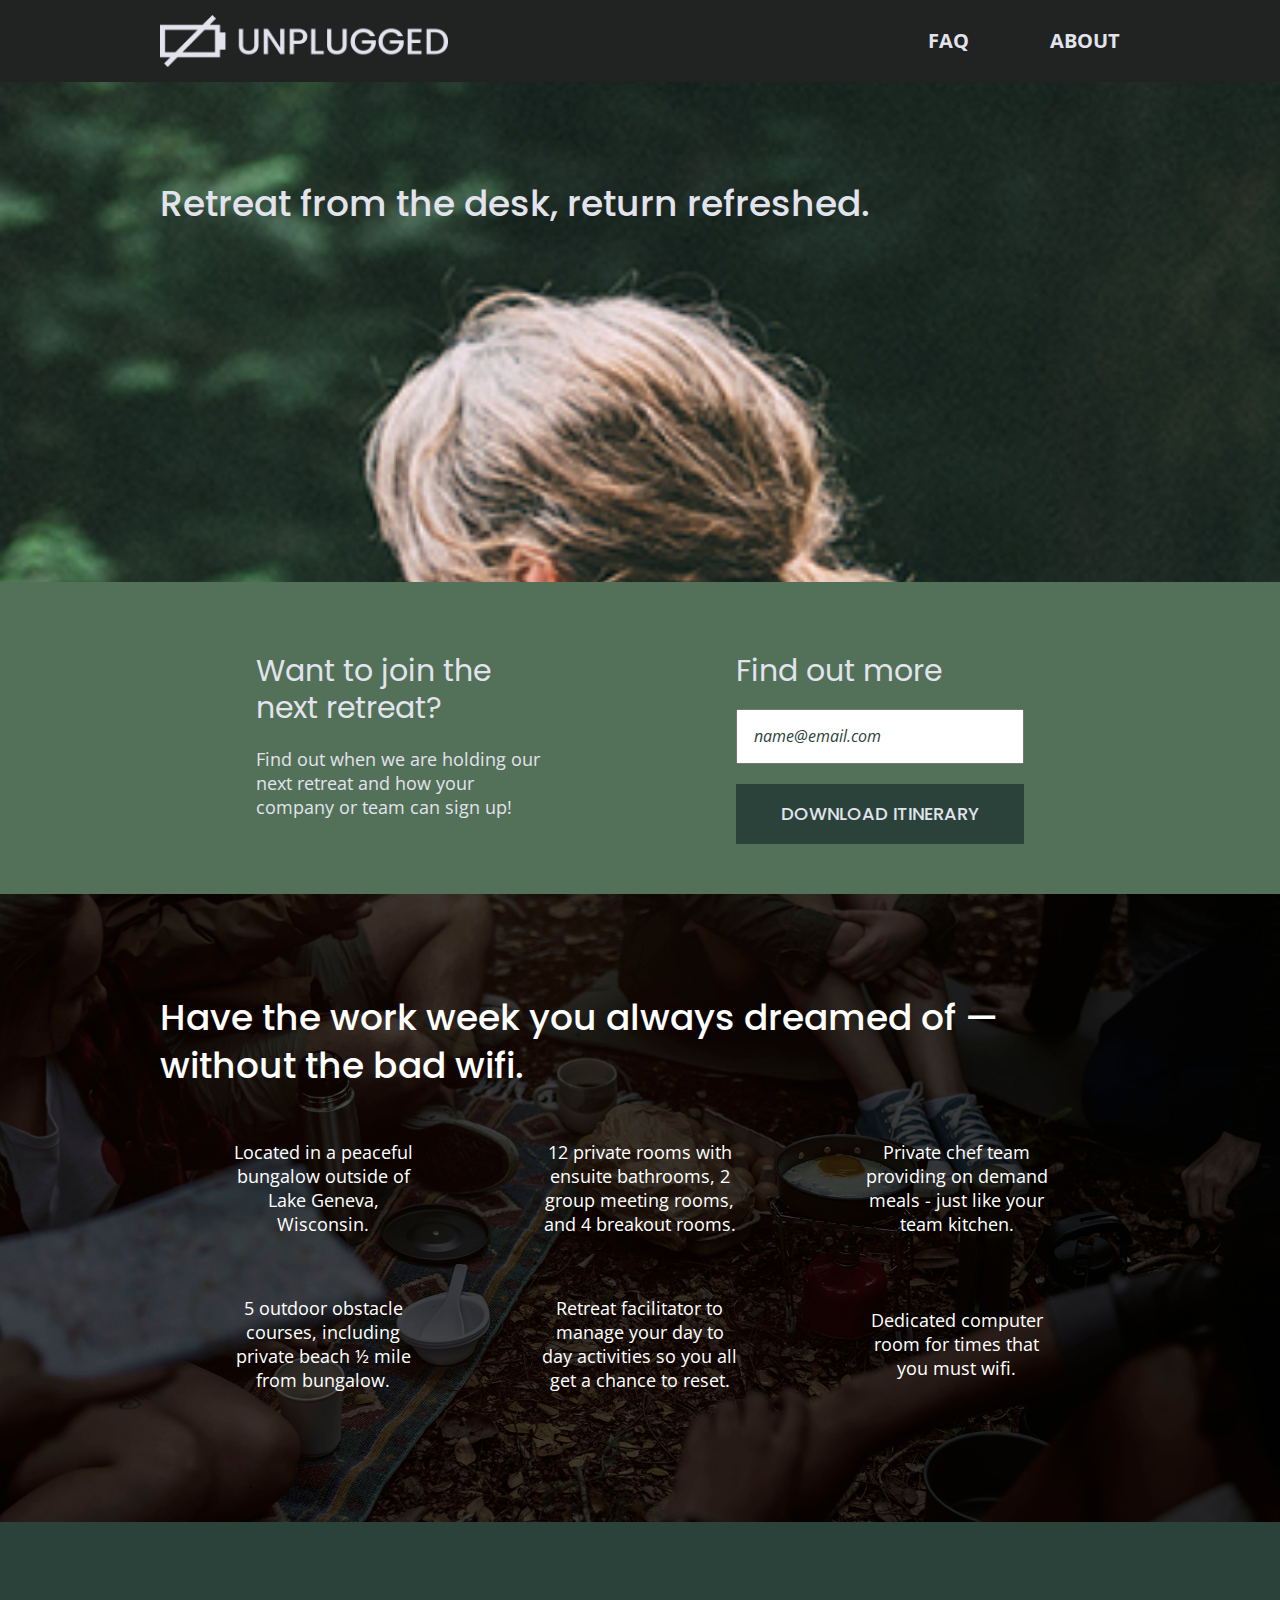
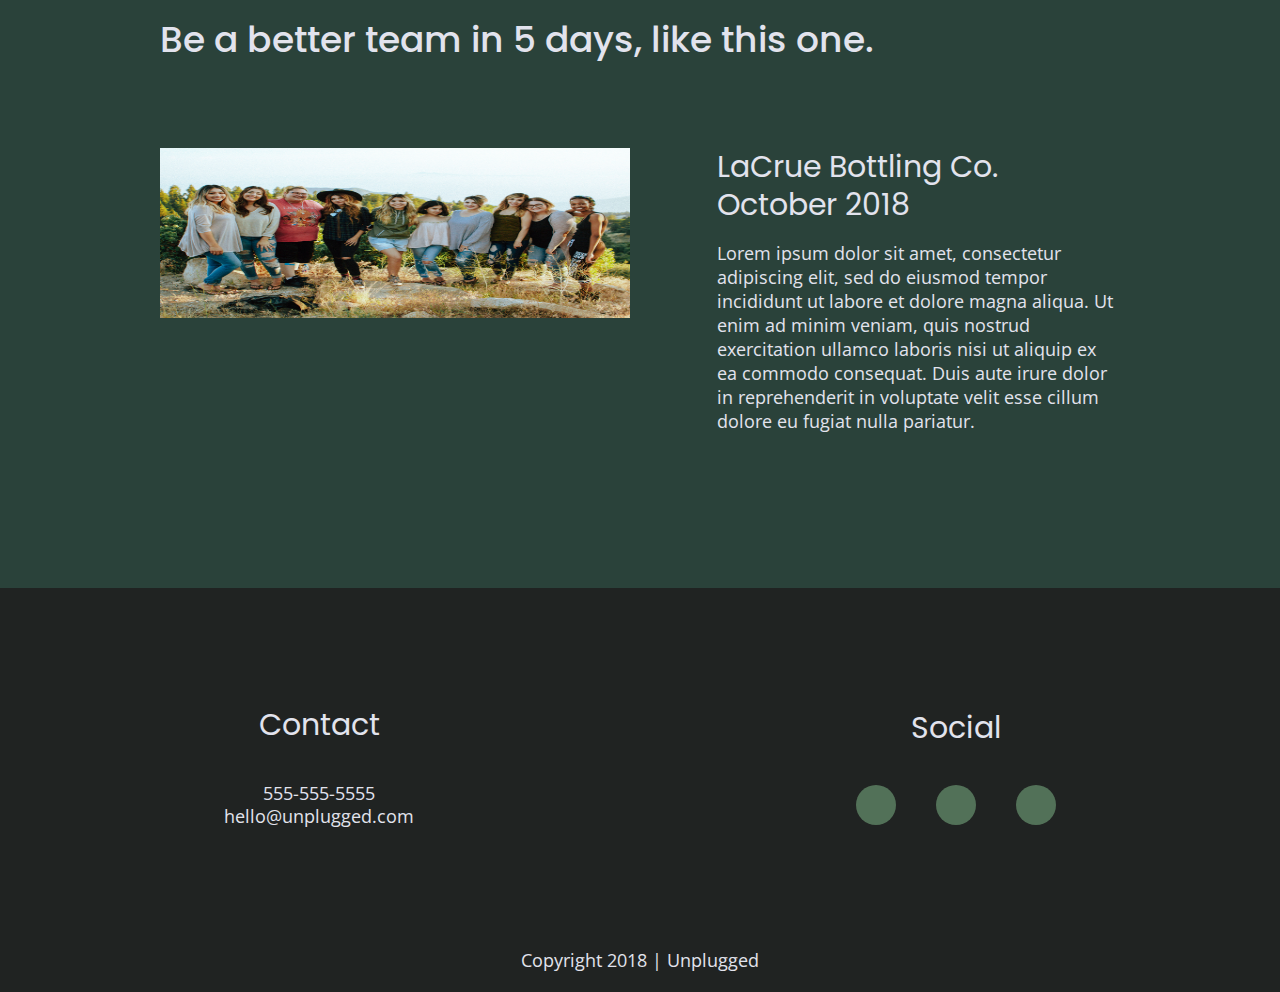
==== commit c06275cd: "commit responsive styles" ====
--- a/index.html
+++ b/index.html
@@ -1,5 +1,5 @@
 <!doctype html>
-<html class="no-js" lang="en">
+<html class="no-js" lang="">
 
 <head>
   <meta charset="utf-8">
@@ -8,17 +8,14 @@
   <meta name="description" content="">
   <meta name="viewport" content="width=device-width, initial-scale=1, shrink-to-fit=no">
   <link rel="manifest" href="site.webmanifest">
-  <link rel="apple-touch-icon" href="img/icon.png">
+  <link rel="apple-touch-icon" href="icon.png">
   <!-- Place favicon.ico in the root directory -->
-  <!--Google Fonts-->
-  <link href="https://fonts.googleapis.com/
-  css?family=Open+Sans:400,700|Poppins:500,700" rel="stylesheet">
-  <!--Fontawesome CDN version 5.5-->
-  <link rel="https://use.fontawesome.com/releases/v5.5.0/css/all.css" integrity="sha384-B4dIYHKNBt8Bc12p+WXckhzcICo0wtJAoU8YZTY5qE0Id1GSseTk6S+L3BlXeVIU">
-  <!--style sheets-->
+  <!-- Google Fonts -->
+  <link href="https://fonts.googleapis.com/css?family=Open+Sans:400,700|Poppins:500,700" rel="stylesheet">
+  <!-- FontAwesome CDN version 5.5 -->
+  <link rel="stylesheet" href="https://use.fontawesome.com/releases/v5.5.0/css/all.css" integrity="sha384-B4dIYHKNBt8Bc12p+WXckhzcICo0wtJAoU8YZTY5qE0Id1GSseTk6S+L3BlXeVIU" crossorigin="anonymous">
   <link rel="stylesheet" href="css/normalize.css">
   <link rel="stylesheet" href="css/main.css">
-  <meta name="theme-color" content="#fafafa">
 </head>
 
 <body>
@@ -29,90 +26,122 @@
   <!-- Add your site or application content here -->
   <header>
     <div class="content-wrapper">
-      <figure><a href="..index.html"><img src="img/logo.png" alt="Unplugged Logo"></a>
+      <figure>
+        <a href="#">
+          <img src="img/unpluggedlogo.png" alt="unplugged logo">
+        </a>
       </figure>
       <div class="header-divider"></div>
-        <nav>
-          <ul>
-            <li><a href="faq/index.html">FAQ</a></li>
-            <li><a href="about/index.html">About</a></li>
-          </ul>
+      <nav>
+        <ul>
+          <li><a href="faq/index.html" target="_blank">FAQ</a></li>
+          <li><a href="index.html" target="_blank">About</a></li>
+        </ul>
       </nav>
     </div>
-    <div>
   </header>
 
-  <main><!--main wrapper-->
+  <main>
+
     <section class="hero-area">
       <div class="content-wrapper">
         <h1>Retreat from the desk, return refreshed.</h1>
       </div>
     </section>
-      <div class="sign-up">
-        <div class="content-wrapper">
+
+    <aside>
+      <div class="content-wrapper">
         <div class="form-description">
           <h3>Want to join the next retreat?</h3>
-          <p>Find out when we are holding our next retreat and how your company or team can sign up!</p>
-        </div>
-     <section class="signup">   
-          <div class="content-wrapper">
-          </div>
-          <div class="form">
-            <h3>Find out more.</h3>
-              <input type="text" name="name" value="name@email.com">
-              <input type="button" value="Download Itinerary">
-           </div>
-        </div>
-  </section>
-
-  <section class="features">
-    <div class="content-wrapper">
+          <p>
+            Find out when we are holding our next retreat and how your company or team can sign up!
+          </p>
+        </div>
+        <div class="form">
+          <h3>Find out more</h3>
+          <input type="text" name="name" value="name@email.com">
+          <input type="button" value="Download Itinerary">
+        </div>
+      </div> <!-- aside content wrapper ends -->
+    </aside>
+
+    <section class="features">
+      <div class="content-wrapper">
         <h2>Have the work week you always dreamed of — without the bad wifi.</h2>
         <div class="features-items">
-          <div class="features-item">
-              <p class="fontawesome-icon"><i class="fas fa-campground"><i></p>
-              <p class="features-item-description">Located in a peaceful bungalow outside of Lake Geneva, Wisconsin.</p>
-            </div>
-        <div class="features-item">
-          <div class="content-wrapper">
-            <p class="fontawesome-icon"><i class="fa-bed"></i>i></p>
-          <h2>Be a better team in 5 days, like this one.</h2>
-             <p> class="fontawesome-icon"><i class="fas fa-bed"></i></p>
-              <p class="features-item-description">12 private rooms with ensuite bathrooms, 2 group meeting rooms, and 4 breakout rooms.</p>
-            </div>
-        <div class="features-item">
-                      <p class="fontawesome-icon"><i class="fas fa-utensils"></i></p>
-                      <p class="features-item-description">Private chef team providing on demand meals - just like your team kitchen.</p>
-                  </div>
-                  <div class="features-item">
-                      <p class="fontawesome-icon"><i class="fas fa-shoe-prints"></i></p>
-                      <p class="features-item-description">5 outdoor obstacle courses, including private beach <span>1/2</span> mile from bungalow.</p>
-                  </div>
-                  <div class="features-item">
-                      <p class="fontawesome-icon"><i class="fas fa-smile"></i></p>
-                      <p class="features-item-description">Retreat facilitator to manage your day to day activities so you all get a chance to reset.</p>
-                  </div>
-                  <div class="features-item">
-                      <p class="fontawesome-icon"><i class="fas fa-wifi"></i></p>
-                      <p class="features-item-description">Dedicated computer room for times that you must wifi.</p>
-                  </div>
-            </div>
+          <article>
+            <p class="fontawesome-icon">
+              <i class="fas fa-campground"></i>
+            </p>
+            <p class="features-item-description">
+              Located in a peaceful bungalow outside of Lake Geneva, Wisconsin.
+            </p>
+          </article>
+          <article>
+            <p class="fontawesome-icon">
+              <i class="fas fa-bed"></i>
+            </p>
+            <p class="features-item-description">
+              12 private rooms with ensuite bathrooms, 2 group meeting rooms, and 4 breakout rooms.
+            </p>
+          </article>
+          <article>
+            <p class="fontawesome-icon">
+              <i class="fas fa-utensils"></i>
+            </p>
+            <p class="features-item-description">
+              Private chef team providing on demand meals - just like your team kitchen.
+            </p>
+          </article>
+          <article>
+            <p class="fontawesome-icon">
+              <i class="fas fa-shoe-prints"></i>
+            </p>
+            <p class="features-item-description">
+              5 outdoor obstacle courses, including private beach ½ mile from bungalow.
+            </p>
+          </article>
+          <article>
+            <p class="fontawesome-icon">
+              <i class="fas fa-smile"></i>
+            </p>
+            <p class="features-item-description">
+              Retreat facilitator to manage your day to day activities so you all get a chance to reset.
+            </p>
+          </article>
+          <article>
+            <p class="fontawesome-icon">
+              <i class="fas fa-wifi"></i>
+            </p>
+            <p class="features-item-description">
+              Dedicated computer room for times that you must wifi.
+            </p>
+          </article>
+        </div>
+      </div>
+    </section>
+
+    <section class="reviews">
+      <div class="content-wrapper">
+        <h2>Be a better team in 5 days, like this one.</h2>
+        <article>
+          <figure>
+              <img src="img/unplugged-retreat-lacrue.png">
+          </figure>
+          <div>
+            <h3>LaCrue Bottling Co. October 2018</h3>
+            <p>
+              Lorem ipsum dolor sit amet, consectetur adipiscing elit, sed do eiusmod tempor incididunt ut labore et
+              dolore magna aliqua. Ut enim ad minim veniam, quis nostrud exercitation ullamco laboris nisi ut aliquip
+              ex ea commodo consequat. Duis aute irure dolor in reprehenderit in voluptate velit esse cillum dolore eu
+              fugiat nulla pariatur.
+            </p>
           </div>
-      </section>
-
-      <section class="reviews">
-          <div class="content-wrapper">
-              <h2>Be a better team in 5 days, like this one.</h2>
-              <figure>
-                  <img src="img/mask-3.png" alt="Group Photo">
-              </figure>
-              <div class="prior-retreat">
-                  <h3>LaCrue Bottling Co.<br>October 2017</h3>
-                  <p>Lorem ipsum dolor sit amet, consectetur adipiscing elit, sed do eiusmod tempor incididunt ut labore et dolore magna aliqua. Ut enim ad minim veniam, quis nostrud exercitation ullamco laboris nisi ut aliquip ex ea commodo consequat. Duis aute irure dolor in reprehenderit in voluptate velit esse cillum dolore eu fugiat nulla pariatur. </p>
-              </div>
-          </div>
-      </section>
-  </main> <!-- end main wrapper -->
+        </article>
+      </div>
+    </section>
+
+  </main> <!-- main wrapper -->
 
   <footer>
     <div class="content-wrapper">
@@ -121,34 +150,38 @@
           <h4>Contact</h4>
           <p>
             555-555-5555<br>
-            hello@unplugged.com</p>
+            hello@unplugged.com
+          </p>
         </address>
-      </div>
         <div class="social">
-            <div class="social-icons">
-              <h4>Social</h4>
-            <p>
-              <a href="https://www.facebook.com/Skillcrush/" target="_blank"><i class="fab fa-facebook"></i></a></p>
-            <p>
-              <a href="https://twitter.com/Skillcrush" target="_blank"></a></p>
-            <p>
-              <a href="https://www.instagram.com/Skillcrush/" target="_blank"></a></p>
-       
+          <h4>Social</h4>
+          <div class="social-icons">
+            <p>
+              <a href="https://www.facebook.com/Skillcrush/" target="_blank"><i class="fab fa-facebook-f"></i></a>
+            </p>
+            <p>
+              <a href="https://twitter.com/Skillcrush" target="_blank"><i class="fab fa-twitter"></i></a>
+            </p>
+            <p>
+              <a href="https://www.instagram.com/skillcrush/" target="_blank"><i class="fab fa-instagram"></i></a>
+            </p>
           </div>
         </div>
-      </div> <!<-- footer ends here -->
-    </div> <!--footer content-wrapper ends-->
+      </div> <!-- footer content ends -->
+    </div>
+    <!--footer content-wrapper ends-->
     <div class="copyright">
       <p>Copyright 2018 | Unplugged</p>
     </div>
-  </div>
   </footer>
 
   <script src="js/vendor/modernizr-3.6.0.min.js"></script>
   <script src="https://code.jquery.com/jquery-3.3.1.min.js" integrity="sha256-FgpCb/KJQlLNfOu91ta32o/NMZxltwRo8QtmkMRdAu8="
     crossorigin="anonymous"></script>
   <script>
-    window.jQuery || document.write('<script src="js/vendor/jquery-3.3.1.min.js"></script>')</script>
+    window.jQuery || document.write('<script src="js/vendor/jquery-3.3.1.min.js"><\/script>')
+
+  </script>
   <script src="js/plugins.js"></script>
   <script src="js/main.js"></script>
 
@@ -165,4 +198,5 @@
   </script>
   <script src="https://www.google-analytics.com/analytics.js" async defer></script>
 </body>
-</html>
+
+</html>--- a/css/main.css
+++ b/css/main.css
@@ -82,125 +82,91 @@
   padding: 0.2em 0;
 }
 
-
 /* ==========================================================================
    Author's custom styles
    ========================================================================== */
   /* General Styles*/
+
   html {
-	font-size: 16px;
-	color: #222;
-	background-color: #202322;
-}
-
-  html {
-	color: #222;
-	line-height: 1.4;
-}
+	  font-size: 16px;
+    height: 100%;
+  }
 
   body {
-	font-family: "Open Sans", sans-serif;
-	font-size: 1em;
-}
-
-  body {
-	margin: 0;
-}
-
-  .content-wrapper {
-	max-width: 1200px;
-}
-
-  .signup .form {
-	margin-top: 30px;
-	background-color: #527158;
-	align-items: center;
-	display: flex;
-	flex-flow: row wrap;
-	color: #ffffff;
-}
-
-.hero-area {
-	display: flex;
-	justify-content: center;
-	flex-flow: row wrap;
-	color: #fff;
-	background: url("../img/hero-img.png"); center no-repeat #333;
-	background-size: cover;
-}
-
-.hero-area h1 {
-	font-weight: normal;
-}
-
-
-h1 {
-	font-family: "Poppins", sans-serif;
-	font-size: 1.875rem;
-	font-weight: 400;
-	margin: 0.67em 0;
-}
-
-h2 {
+   color: #e2e3ed;
+	 font-family: "Open Sans", sans-serif;
+	 font-size: 1em;
+   height: 100%;
+   text-align: left;
+  }
+  
+  ul, ol {
+    list-style-type: none;
+    margin: 0;
+    padding: 0;
+  }
+
+  a {
+    color: #e2e3ed;
+    text-decoration: none;
+  }
+
+  h2 {
   font-family: "Poppins", sans-serif;
+  font-weight: 500;
+  font-size: 1.875em;
+  margin: 0;
 }
 
 h3, h4 {
-	font-family: "Poppins", sans-serif;
-	font-size: 1.125rem;
-	font-weight: 400;
+  font-family: "Poppins", sans-serif;
+  font-size: 1.125rem;
+  font-weight: 400;
+  margin: 20px 0;
 }
 
 p {
-	font-size: .875rem;
-	line-height: 1.125rem; 
-}
-
-a {
-	color: #c2e3ed;
-	text-decoration: none;
-	text-transform: uppercase;
-}
-
-ul li {
-	display: inline-block;
+  font-size: .875rem;
+  line-height: 1.285; 
+}
+
+img {
+  height: 100%;
+  width: 100%;
+}
+
+figure {
+  margin: 0;
 }
 
 address {
-	font-style: normal;
-}
-
-img {
-	width: 100%;
-}
-
-figure {
-	margin: 0;
-}
-
-address {
-
-}
-/*Header and Footer Styles */	
+  font-style: normal;
+}
+
+.content-wrapper {
+  margin: 50px 0;
+  width: 90%;
+}
+
+/*Base Header and Footer Styles */	
 header, footer {
   align-items: center;
-  display: flex;
-  justify-content: center;
-  flex-flow: row wrap;
   background-color: #202322;
+  display: flex;
+  justify-content: center;
+  flex-flow: row wrap;
 }
 
 header{
   padding: 15px 0;
 }
 
-header .content-wrapper{
-  display: flex;
-  justify-content: center;
-  align-items: center;
+header .content-wrapper {
+  align-items: center;
+  display: flex;
+  justify-content: center;
   flex-flow: row wrap;
   margin: 0;
-  width: 100%;
 }
 
 header figure {
@@ -212,43 +178,53 @@
 }
 
 .header-divider {
-  width: 111%;
-  display: flex;
-  justify-content: center;
-  border-top: 2px solid #3a3a3a;
-  margin-top: 10px;
+  background: #3a3a3a;
+  height: 1px;
+  width: 100%;
+  margin: 10px 0 20px 0;
 }
 
 header nav {   /* nav for mobile 360px wide */
-  display: flex;
-  align-items: center;
-  justify-content: center;
-  width: 60%  /*header nav is 220px wide or 60% of design comp width */
-}
-
-header nav ul{
-  display: flex;
-  align-items: center;
+  align-items: center;
+  display: flex;
+  flex-flow: row wrap;
+  font-size: 1.125em;
+  font-weight: 700;
   justify-content: space-around;
-  flex-flow: row wrap;
-  width: 50%;
-  padding: 0;
-  margin-bottom: 0;
-}
-
-header nav ul li{
-  font-size: 1.125rem;
-  font-weight: bold;
-}
-
-footer{
-  color: #ffffff;
+  text-transform: uppercase;
+  width: 60%;  /*header nav is 220px wide or 60% of design comp width */
+}
+
+header nav ul {
+  display: flex;
+  justify-content: space-around;
+  width: 100%;
+}
+
+header nav ul li {
+  font-size: 1.125em;
+}
+
+footer {
+  flex-direction: column;
   text-align: center;
 }
 
-footer .content-wrapper{  /*--mobile first--*/
+footer p {
+  margin: 0;
+}
+
+footer .content-wrapper {  /*--mobile first--*/
   width: 55%;
   margin: 50px 0;
+}
+
+footer {
+  margin-left: 
+} 
+
+footer .contact {
+  margin-bottom: 50px;
 }
 
 footer .social-icons {
@@ -267,304 +243,70 @@
   align-items: center;
 }
 
-footer p {
-  margin: 0;
-}
-
-.copyright p {
-  margin-bottom: 10px;
-}
-
-.contact h4 {
-  margin: 55px 0 20px 0;
-}
-
-.social {
-  margin-bottom: 50px;
+footer .social-icons p i {
+   font-size: 1.3125em;
+}
+
+footer .copyright {
+  margin: 20px 0;
 }
 
 /*Mobile Styles Homepage*/
 /*Hero Area*/
-.hero-area {
-	display: flex;
-	justify-content: center;
-	flex-flow: row wrap;
-	color: #fff;
-	background: url(../img/hero-img.png); center no-repeat #333;
-	background-size: cover;
-	padding-bottom: 300px;
-}
-
-.hero-area h1 {
-	font-weight: normal;
-}
-
-/*signup buttom*/
-.signup {
-  display: flex;
-  justify-content: center;
-  align-items: center;
-  flex-flow: row wrap;
+ main .hero-area {
+	background-image: url("../img/hero-image-mobile.jpg"); 
+  background-size: cover;
+  background-position: center;
+  background-repeat: no-repeat;
+  position: relative;
+}
+
+main .hero-area {
+  display: flex;
+  justify-content: center;
+  flex-flow: row wrap;
+  min-height: 500px;
+}
+img {
+  height: 50%;
+  width: 100%;
+}
+
+main .hero-area h1 {
+  font-family: "Poppins", Helvetica, Arial, sans-serif;
+  font-size: 2.25em;
+	font-weight: 500;
+  line-height: 1.2
+}
+
+.map figure {
+  height: 0;
+  position: relative;
+  overflow: hidden;
+  padding-bottom: 80%;
+  width: 100%;
+} 
+
+.map iframe {
+  height: 100%;
+  position: absolute;
+  top: 0;
+  left: 0;
+  width: 100%;
+}
+
+/*Aside*/
+aside {
   background-color: #527158;
-  color: #ffffff;
-}
-
-.signup h3 { 
-  font-weight: normal;
-}
-
-.form {
-  margin-bottom: 55px;
-}
-
-/* Features */
-.features {
-  display: flex;
-  justify-content: center;
-  align-items: center;
-  flex-flow: row wrap;
-  color: #ffffff;
-  background: url('../img/mask-2.png') center no-repeat #333;
-  background-size: cover;
-}
-
-.features-items {
-  display: flex;
-  justify-content: center;
-  align-items: center;
-  flex-flow: row wrap;
-  text-align: center;
-}
-
-.features-item {
-  width: 55%;
-  margin-bottom: 55px;
-}
-
-.features i {
-  font-size: 3.75em;
-  margin-bottom: 40px;
-}
-
-.features p {
-  margin: 0;
-}
-
-/* Reviews */
-.reviews {
-  display: flex;
-  justify-content: center;
-  align-items: center;
-  flex-flow: row wrap;
-  background-color: #527158;
-  color: #ffffff;
-  font-weight: normal;
-}
-
-.reviews h2 {
-  font-weight: normal;
-}
-
-.reviews h3 {
-  width: 55%;
-  font-weight: normal;
-}
-
-.prior-retreat p {
-  margin-bottom: 50px;
-}
-
-.reviews figure {
-  width: 100%;
-  display: flex;
-  justify-content: center;
-  align-items: center;
-  flex-flow: row wrap;
-}
-
-/* -------------------- Mobile Styles - About Page -------------------- */
-
-/* Mission */
-.mission {
-  display: flex;
-  justify-content: center;
-  align-items: center;
-  flex-flow: row wrap;
-  background-color: #527158;
-  color: #ffffff;
-}
-
-.mission h2 {
-  font-weight: normal;
-}
-
-.mission .content-wrapper {
-  margin: 50px 0;
-}
-
-  /*Map*/
-  .map figure {
-    width: 100%;
-    height: 0;
-    padding-bottom: 80%;
-    overflow: hidden;
-    position: relative;
-  }
-
-  .map iframe {
-    width: 100%;
-    height: 100%;
-    position: absolute;
-    top: 0;
-    left: 0;
-  }
-
-  /* Contact */
-  .contact-section {
-    display: flex;
-    justify-content: center;
-    align-items: center;
-    flex-flow: row wrap;
-    background-color: #2a423a;
-    color: #ffffff;
-   }
-
-   .contact-section h2, h3{
-    font-weight: normal;
-   }
-
-   address{
-    line-height: normal;
-  }
-
-  .contact-section .content-wrapper {
-    margin: 50px 0;
-  }
-
-  /* -------------------- Mobile Styles - FAQ Page -------------------- */
-
-  /* FAQ */
-.faq-section{
-  display: flex;
-  justify-content: center;
-  align-items: center;
-  flex-flow: row wrap;
-  background-color: #527158;
-  color: #ffffff;
-  width: 100%;
-}
-
-.faq-section .content-wrapper{
-  display: flex;
-  justify-content: center;
-  align-items: center;
-  flex-flow: row wrap;
-  margin: 50px 0 45px 0;
-}
-
-.faq-section h2{
-  text-transform: capitalize;
-  font-weight: normal;
-}
-
-.faq-section h4{
-  font-weight: normal;
-  line-height: 1.5rem;
-  margin: 0 0 15px 0;
-}
-
-.faq-content{
-  margin-bottom: 50px;
-}
-
-/* ==========================================================================
-   Helper classes
-   ========================================================================== */
-
-/*
- * Hide visually and from screen readers
- */
-
-.hidden {
-  display: none !important;
-}
-
-/*
-* Hide only visually, but have it available for screen readers:
-* https://snook.ca/archives/html_and_css/hiding-content-for-accessibility
-*
-* 1. For long content, line feeds are not interpreted as spaces and small width
-*    causes content to wrap 1 word per line:
-*    https://medium.com/@jessebeach/beware-smushed-off-screen-accessible-text-5952a4c2cbfe
-*/
-
-.sr-only {
-  border: 0;
-  clip: rect(0, 0, 0, 0);
-  height: 1px;
-  margin: -1px;
-  overflow: hidden;
-  padding: 0;
-  position: absolute;
-  white-space: nowrap;
-  width: 1px;
-  /*1*/
-}
-
-
-/*
-* Extends the .sr-only class to allow the element
-* to be focusable when navigated to via the keyboard:
-* https://www.drupal.org/node/897638
-*/
-
-.sr-only.focusable:active,
-.sr-only.focusable:focus {
-  clip: auto;
-  height: auto;
-  margin: 0;
-  overflow: visible;
-  position: static;
-  white-space: inherit;
-  width: auto;
-}
-
-/*
-* Hide visually and from screen readers, but maintain layout
-*/
-
-.invisible {
-  visibility: hidden;
-}
-
-/*
-* Clearfix: contain floats
-*
-* For modern browsers
-* 1. The space content is one way to avoid an Opera bug when the
-*    `contenteditable` attribute is included anywhere else in the document.
-*    Otherwise it causes space to appear at the top and bottom of elements
-*    that receive the `clearfix` class.
-* 2. The use of `table` rather than `block` is only necessary if using
-*    `:before` to contain the top-margins of child elements.
-*/
-
-.clearfix:before,
-.clearfix:after {
-  content: " ";
-  /* 1 */
-  display: table;
-  /* 2 */
-}
-
-.clearfix:after {
-  clear: both;
+  display: flex;
+  justify-content: center;
+  align-items: center;
+  flex-flow: row wrap;
 }
 
 aside .form {
   margin-top: 30px;
 }
-
 
 input[type=text] {
   box-sizing: border-box;
@@ -587,6 +329,231 @@
   text-align: center;
   text-transform: uppercase;
 }
+
+/* Features */
+.features {
+  display: flex;
+  justify-content: center;
+  align-items: center;
+  flex-flow: row wrap;
+  color: #ffffff;
+  background: url("../img/unplugged-retreat-features.png");
+  background-size: cover;
+  background-position: center;
+}
+
+.features h2 {
+  margin-bottom: 60px;
+}
+
+.features article {
+  margin: 30px 0;
+  width: 63%;
+}
+
+.features .features-items {
+  display: flex;
+  justify-content: center;
+  align-items: center;
+  flex-flow: row wrap;
+}
+
+.features-item {
+  font-size: 3.75em;
+  margin-bottom: 40px;
+}
+
+.features i {
+  font-size: 3.75em;
+  margin-bottom: 40px;
+}
+
+.features p {
+  margin: 0;
+  text-align: center;
+}
+
+/* Reviews */
+.reviews {
+  background-color: #2a423a;
+  display: flex;
+  justify-content: center;
+  flex-flow: row wrap;
+}
+
+.reviews h2 {
+  margin-bottom: 40px;
+  line-height: 1;
+}
+
+.reviews h3 {
+  margin: 20px 0;
+  width: 55%;
+}
+
+/* -------------------- Mobile Styles - About Page -------------------- */
+
+/* Mission */
+.mission {
+  display: flex;
+  justify-content: center;
+  align-items: center;
+  flex-flow: row wrap;
+  background-color: #527158;
+}
+
+  /*Map*/
+  .map figure {
+    width: 100%;
+    height: 0;
+    padding-bottom: 80%%;
+    overflow: hidden;
+    position: relative;
+  }
+
+  .map iframe {
+    width: 100%;
+    height: 100%;
+    position: absolute;
+    top: 0;
+    left: 0;
+  }
+
+  /* Contact */
+  .contact-section {
+    display: flex;
+    justify-content: center;
+    align-items: center;
+    flex-flow: row wrap;
+    background-color: #2a423a;
+   }
+
+  .contact-content p {
+    margin: 0;
+  }
+
+  /* -------------------- Mobile Styles - FAQ Page -------------------- */
+
+  /* FAQ */
+.faq {
+  display: flex;
+  justify-content: center;
+  align-items: center;
+  flex-flow: row wrap;
+  background-color: #527158;
+}
+
+.faq .content-wrapper{
+  display: flex;
+  justify-content: center;
+  align-items: center;
+  flex-flow: row wrap;
+  margin: 50px 0 0 0;
+}
+
+.faq h2{
+  line-height: 1;
+  margin-bottom: 40px;
+}
+
+.faq-content{
+  margin-bottom: 50px;
+}
+
+.faq-content {
+  margin-bottom: 50px;
+}
+
+.faq-content h4 {
+  line-height: 1.333; 
+}
+
+
+
+/* ==========================================================================
+   Helper classes
+   ========================================================================== */
+
+/*
+ * Hide visually and from screen readers
+ */
+
+.hidden {
+  display: none !important;
+}
+
+/*
+* Hide only visually, but have it available for screen readers:
+* https://snook.ca/archives/html_and_css/hiding-content-for-accessibility
+*
+* 1. For long content, line feeds are not interpreted as spaces and small width
+*    causes content to wrap 1 word per line:
+*    https://medium.com/@jessebeach/beware-smushed-off-screen-accessible-text-5952a4c2cbfe
+*/
+
+.sr-only {
+  border: 0;
+  clip: rect(0, 0, 0, 0);
+  height: 1px;
+  margin: -1px;
+  overflow: hidden;
+  padding: 0;
+  position: absolute;
+  white-space: nowrap;
+  width: 1px;
+  /*1*/
+}
+
+
+/*
+* Extends the .sr-only class to allow the element
+* to be focusable when navigated to via the keyboard:
+* https://www.drupal.org/node/897638
+*/
+
+.sr-only.focusable:active,
+.sr-only.focusable:focus {
+  clip: auto;
+  height: auto;
+  margin: 0;
+  overflow: visible;
+  position: static;
+  white-space: inherit;
+  width: auto;
+}
+
+/*
+* Hide visually and from screen readers, but maintain layout
+*/
+
+.invisible {
+  visibility: hidden;
+}
+
+/*
+* Clearfix: contain floats
+*
+* For modern browsers
+* 1. The space content is one way to avoid an Opera bug when the
+*    `contenteditable` attribute is included anywhere else in the document.
+*    Otherwise it causes space to appear at the top and bottom of elements
+*    that receive the `clearfix` class.
+* 2. The use of `table` rather than `block` is only necessary if using
+*    `:before` to contain the top-margins of child elements.
+*/
+
+.clearfix:before,
+.clearfix:after {
+  content: " ";
+  /* 1 */
+  display: table;
+  /* 2 */
+}
+
+.clearfix:after {
+  clear: both;
+}
+
 /* ==========================================================================
    EXAMPLE Media Queries for Responsive Design.
    These examples override the primary ('mobile first') styles.
@@ -594,311 +561,305 @@
    ========================================================================== */
 
  /*Tablet*/
- @media screen and (min-width: 768px) {
+ @media only screen and (min-width: 768px) {
 	.content-wrapper {
-		width: 85%;
+    margin: 100px 0;
 	}
 
- /*Header and Footer*/
- header .content-wrapper {
-	width: 85%;
-	justify-content: space-between;
-	align-items: center;
-  }
-
-  header figure{
-    width: 35%;
+h2 {
+  font-size: 2.25em;
+  line-height: 1.333;
+}
+
+h3 {
+  font-size: 1.5em;
+  line-height: 1.25;
+}
+
+ /*Header*/
+ header {
+	 justify-content: space-around;
+	 padding: 33px 0;
+  }
+
+  header .content-wrapper {
+     width: 100%;
+     justify-content: space-between;
+    }
+
+    header figure {
+      width: 30%;
+    }
+
+    header nav {
+       width: 20%;
+     }
+
+     header nav ul{
+        justify-content: space-between;
+     }
+
+     .header-divider {
+        display: none;
+     }
+
+     /*Hero Area */
+    .hero-area {
+       min-height: 600px;
+     }
+  
+     .hero-area h1 {
+       font-size: 3em;
+       line-height: 1;
+      margin: 0;
+     }
+      
+       /* Aside */
+       aside .content-wrapper {
+          margin: 50px 0;
+          display: flex;
+          justify-content: space-between;
+          flex-flow: row wrap;
+         }
+
+        aside .content-wrapper .form-description,
+        aside .content-wrapper .form {
+          width: 40%;
+          margin: 0;
+         }
+
+          /* Features */
+
+         .features h2 {
+             margin-bottom: 20px;
+          }
+
+         .features article {
+             display: flex;
+             justify-content: center;
+             align-items: center;
+             flex-flow: column wrap;
+             flex-basis: 50%;
+            }
+  
+           .features .features-item-description {
+            width: 62%;
+            }
+
+            .features i {
+             margin-bottom: 30px;
+            }
+
+            /* Reviews */
+             .reviews article {
+             display: flex;
+             justify-content: space-between;
+             }
+
+            .reviews h2 {
+             width: 85%;
+            }
+
+             .reviews article figure,
+             .reviews article div {
+             width: 49%;
+             }
+
+             .reviews h3 {
+             width: 75%;
+             margin: 0;
+             }
+  /* Footer */
+  footer .content-wrapper {
+    width: 65%;
+    margin: 100px 0;
+  }
+
+  footer .footer-content {
     display: flex;
-    justify-content: flex-start;
-       }
-
-  .header-divider{
-    width: 35%;
-    border-top: none;
-    margin-top: 0;
+    justify-content: space-between;
+    align-items: center;
+    flex-direction: row;
+  }
+
+  footer .contact {
+    margin-bottom: 0;
+  }
+
+  footer h4 {
+    font-size: 1.5em;
+    margin-bottom: 40px;
+  }
+
+  footer p {
+      line-height: 1.285;
+  }
+
+  footer .social-icons {
+    width: 12.5em;
+    justify-content: space-between;
+  }
+  
+  footer .copyright {
+    width: 100%;
+  }
+
+  /* ==========================================================================
+   About Page
+   ========================================================================== */
+
+  .mission-content {
     display: flex;
+    justify-content: space-between;
+    align-items: center;
+    padding-top: 20px;
+  }
+
+  .mission-content p {
+    width: 45%;
+  }
+
+  .map figure {
+    padding-bottom: 45.5%;
+  }
+
+  .contact-section .content-wrapper h2 {
+    width: 80%;
+  }
+
+  .contact-content {
+    display: flex;
+    justify-content: space-between;
     align-items: flex-start;
-       }
-
-    header nav{
-      width: 100%;
-      justify-content: flex-end;
-      flex-flow: row wrap;
-       }
-
-     header nav ul{
-        width: 55%;
-        margin: 0;
-        justify-content: space-between;
-       }
-
-     footer .content-wrapper{
-         width: 90%;
-       }
-
-      footer .footer-content{
-         display: flex;
-         justify-content: space-around;
-         align-items: flex-start;
-         flex-flow: row wrap;
-         width: 100%;
-       }
-
-       .contact, .social{
-         width: 25%;
-         padding: 0;
-       }
-
-       footer h4{
-         font-size: 1.5rem;
-         margin-top: 55px;
-       }
-
-       .copyright{
-         margin-top: 90px;
-         text-align: center;
-       }
-
-       /*----- Home Page -----*/
-
-       /*Hero Area*/
-       .hero-area h1{
-         font-size: 3rem;
-       }
-
-       /*Signup*/
-       .signup .content-wrapper{
-         display: flex;
-         flex-flow: row wrap;
-         justify-content: space-around;
-         align-items: flex-start;
-       }
-
-       .signup .form {
-         margin-top: 50px;
-       }
-
-       .form-description, .form{
-         width: 45%;
-         margin: 50px 0 50px 0;
-       }
-
-       .form-description h3, .form h3{
-         font-size: 1.5rem;
-         line-height: 1.875rem;
-         margin: 0;
-       }
-
-       .form h3{
-         width: 100%;
-         margin-bottom: 25px;
-       }
-
-       .form-description p{
-         width: 100%;
-         margin-top: 25px;
-       }
-
-       input[type=button]{
-         padding: 16px 0;
-       }
-
-       aside .content-wrapper {
-        display: flex;
-        flex-flow: row wrap;
-        justify-content: center
-       }
-
-       /*Features*/
-       .features-items{
-        align-items: center;
-        display: flex;
-        flex-flow: row wrap;
-         justify-content: space-around;
-       }
-
-       .features-item{
-         width: 35%;
-       }
-
-       /*Reviews*/
-       .reviews{
-         background-color: #2a423a;
-       }
-
-       .reviews .content-wrapper{
-         display: flex;
-         justify-content: flex-start;
-         align-items: flex-start;
-         flex-flow: row wrap;
-         margin: 100px 0;
-       }
-
-       .reviews figure{
-         width: 50%;
-       }
-
-       .reviews h2{
-         width: 75%;
-         font-size: 2.25rem;
-       }
-
-       .prior-retreat{
-         width: 45%;
-         margin-left: 30px;
-       }
-
-       .prior-retreat h3{
-         width: 100%;
-         margin: 0;
-       }
-
-       .prior-retreat p{
-         margin: 0;
-       }
-
-       /*----- About Page -----*/
-
-       /*Mission*/
-       .mission-content{
-         display: flex;
-         justify-content: space-between;
-         align-items: center;
-       }
-
-       .mission-content p{
-         width: 45%;
-       }
-
-       /*Map*/
-       .map figure{
-         padding-bottom: 45%;
-       }
-
-       /*Contact*/
-       .contact-section .content-wrapper h1{
-         width: 100%;
-       }
-
-       .contact-content{
-         display: flex;
-         justify-content: space-between;
-         align-items: flex-start;
-       }
-
-       .contact-content div{
-         width: 45%;
-       }
-
-       .contact-content h3{
-         font-size: 1.5rem;
-       }
-
-       .contact-content address{
-         font-size: 0.875rem;
-         line-height: 1.125rem;
-       }
-
-       /*----- FAQ Page -----*/
-       .faq-section .content-wrapper{
-         justify-content: space-between;
-         align-items: flex-start;
-       }
-
-       .faq-section .content-wrapper h2{
-         width: 100%;
-         justify-content: space-between;
-       }
-
-       .faq-content{
-         flex-basis: 40%;
-       }
-   }
-
-   @media screen and (min-width: 1200px) {
-      /*---------- Desktop styles ----------*/
-
-      .content-wrapper{
-        width: 80%;
-      }
-
-      /*Header, Footer*/
-      header .content-wrapper{
-        width: 80%;
-      }
-
-     /*Header, Footer*/
-      header .content-wrapper{
-        width: 80%;
-      }
-
-      header nav ul{
-        width: 30%;
-      }
-
-      footer .social{
-        width: 15%;
-      }
-
-      /*----- Home Page -----*/
-      /*Hero Area*/
-      .hero-area{
-        padding-bottom: 440px;
-      }
-      .hero-area h1{
-        font-size: 3.75rem;
-        font-weight: normal;
-        width: 75%;
-      }
-
-      /*Signup*/
-      .signup .content-wrapper{
-        justify-content: space-around;
-      }
-
-      .form-description, .form{
-        width: 33%;
-      }
-
-      .form-description p{
-        width: 85%;
-      }
-
-      /*Features*/
-      .features-items{
-        justify-content: space-around;
-      }
-
-      .features-item{
-        width: 17%;
-        margin: 0 80px 90px 80px;
-      }
-
-      .features h2{
-        font-weight: normal;
-        font-size: 2.25rem;
-      }
-
-      .features-item p{
-        width: 100%;
-      }
-
-      /*Reviews*/
-      .prior-retreat{
-        margin-left: 45px;
-      }
-
-      .reviews figure{
-        width: 48%;
-      }
-
-      /*----- About Page -----*/
-
-      /*Map*/
-      .map figure{
-        padding-bottom: 37.5%;
-      }
-   }
+  }
+
+  .contact-content h4 {
+    font-size: 1.5em;
+  }
+
+  /* ==========================================================================
+   FAQ Page
+   ========================================================================== */
+
+  .faq .content-wrapper {
+    justify-content: space-between;
+  }
+
+  .faq-content {
+    flex-basis: 45%;
+  }
+
+  .faq h2 {
+    width: 100%;
+  }
+
+  .faq h4,
+  .faq p {
+      font-size: .875em;
+      line-height: 1.125;
+  }
+}
+
+@media only screen and (min-width:1200px) {
+  /*Desktop styles here*/
+
+  header {
+    padding: 15px 0;
+  }
+
+  .content-wrapper {
+    max-width: 960px;
+  }
+
+  h2 {
+    font-size: 2.25em;
+  }
+
+  h3,
+  h4 {
+      font-size: 1.875em;
+  }
+
+  p {
+      font-size: 1.125em;
+      line-height: 1.333;
+  }
+
+  /* Hero */
+  .hero-area h1 {
+    font-size: 3.75em;
+    width: 80%;
+  }
+
+  /* Aside */
+  aside .content-wrapper {
+    justify-content: space-around;
+  }
+
+  aside .content-wrapper .form-description,
+  aside .content-wrapper .form {
+    width: 30%;
+  }
+
+  .form-description p {
+    font-size: 1.125em;
+  }
+
+  /* Features */
+
+  .features h2 {
+    width: 90%;
+  }
+
+  .features article {
+    flex-basis: 33%;
+  }
+  
+  /* Reviews */
+  
+  .reviews h2 {
+    padding-bottom: 50px; 
+  }
+  
+  .reviews article div {
+    width: 42%;
+  }
+
+  footer h4 {
+    font-size: 1.875em;
+  }
+
+  /* ==========================================================================
+  About Page
+  ========================================================================== */
+  .map figure {
+    padding-bottom: 37.5%;
+  }
+
+  .mission h2,
+  .contact-section .content-wrapper h2 {
+      width: 95%;
+      font-size: 3em;
+  }
+
+  .contact-content h4 {
+    font-size: 1.875em;
+  }
+
+  /* ==========================================================================
+  FAQ Page
+  ========================================================================== */
+  .faq h2 {
+    width: 100%;
+    font-size: 3em;
+  }
+    
+  .faq h4,
+  .faq p {
+      font-size: 1.125em;
+      line-height: 1;
+  }
+}
 
 /* ==========================================================================
    Print styles.
@@ -913,16 +874,18 @@
     background: transparent !important;
     color: #000 !important;
     /* Black prints faster */
+    -webkit-box-shadow: none !important;
     box-shadow: none !important;
     text-shadow: none !important;
   }
-  a,
-  a:visited {
+  a, a:visited {
     text-decoration: underline;
   }
+
   a[href]:after {
     content: " (" attr(href) ")";
   }
+
   abbr[title]:after {
     content: " (" attr(title) ")";
   }
@@ -934,18 +897,19 @@
   a[href^="javascript:"]:after {
     content: "";
   }
+  
   pre {
     white-space: pre-wrap !important;
   }
+
   pre,
   blockquote {
     border: 1px solid #999;
     page-break-inside: avoid;
   }
- 
   /*
      * Printing Tables:
-     * https://web.archive.org/web/20180815150934/http://css-discuss.incutio.com/wiki/Printing_Tables
+     * http://css-discuss.incutio.com/wiki/Printing_Tables
      */
   thead {
     display: table-header-group;
@@ -965,4 +929,6 @@
     page-break-after: avoid;
   }
 }
-
+   
+
+    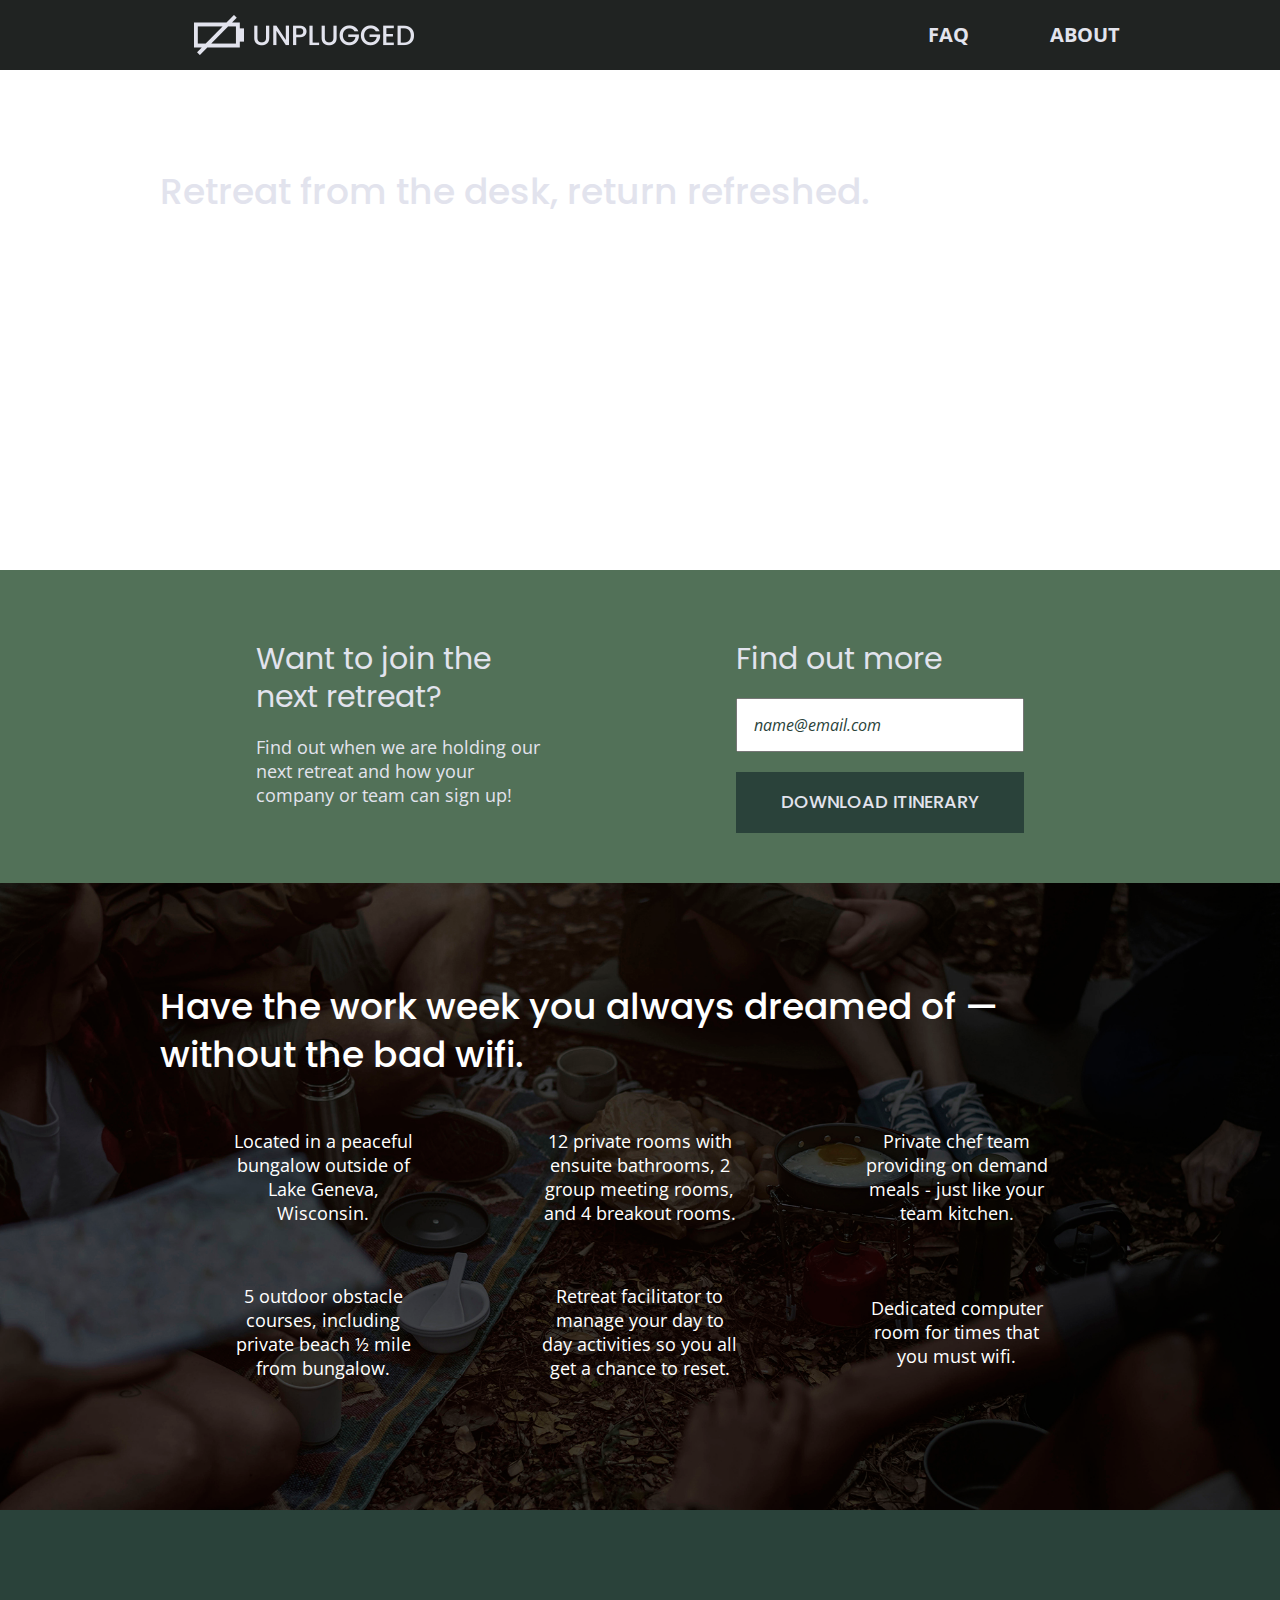
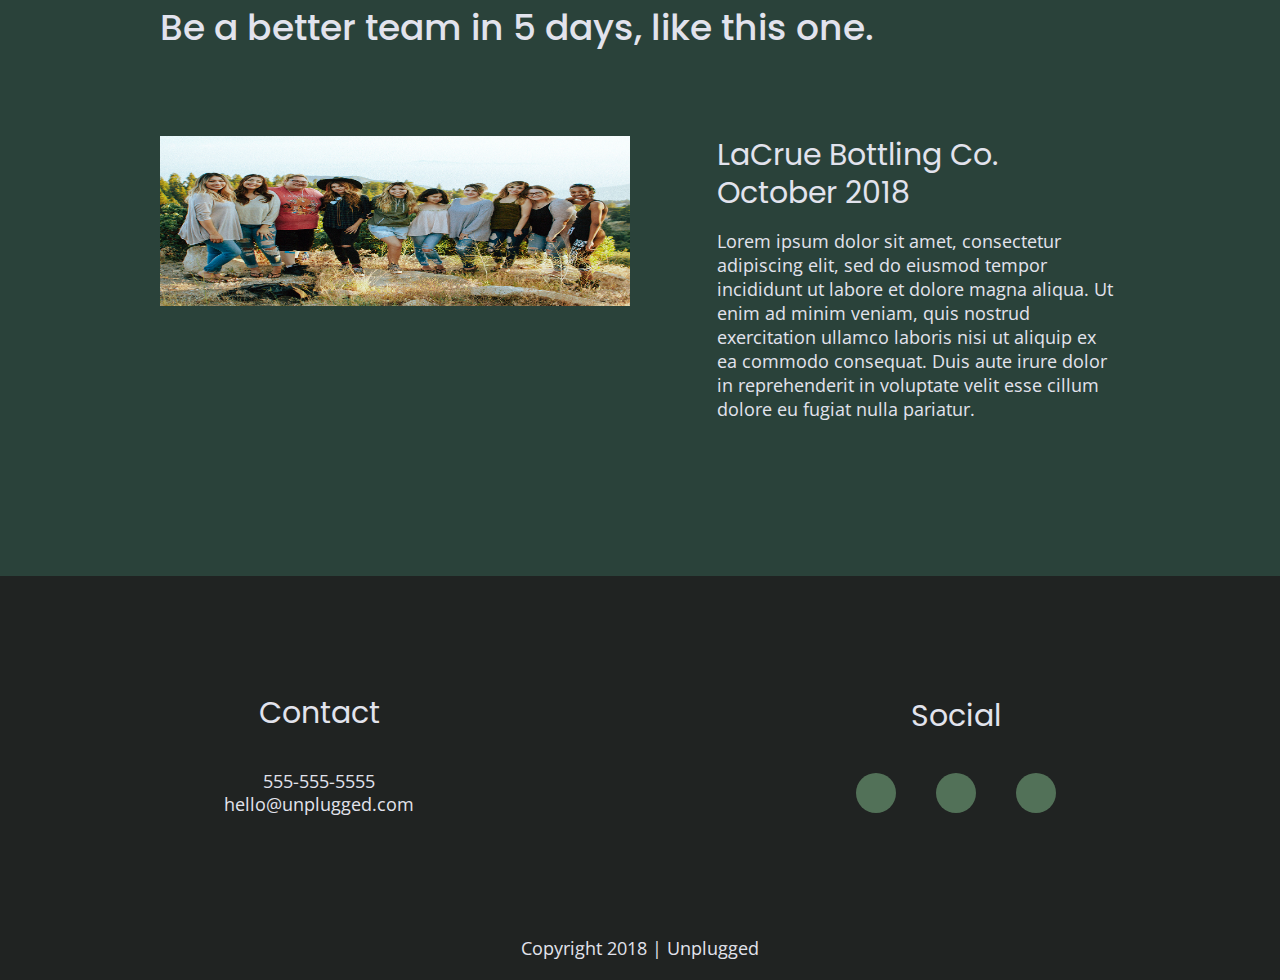
==== commit 29173d35: "revisions" ====
--- a/index.html
+++ b/index.html
@@ -28,7 +28,7 @@
     <div class="content-wrapper">
       <figure>
         <a href="#">
-          <img src="img/unpluggedlogo.png" alt="unplugged logo">
+          <img src="img/logo.png" alt="logo">
         </a>
       </figure>
       <div class="header-divider"></div>
@@ -126,7 +126,7 @@
         <h2>Be a better team in 5 days, like this one.</h2>
         <article>
           <figure>
-              <img src="img/unplugged-retreat-lacrue.png">
+              <img src="img/omar-lopez-296944-unsplash.jpg" alt="LaCrueGroupShot">
           </figure>
           <div>
             <h3>LaCrue Bottling Co. October 2018</h3>
--- a/css/main.css
+++ b/css/main.css
@@ -254,7 +254,7 @@
 /*Mobile Styles Homepage*/
 /*Hero Area*/
  main .hero-area {
-	background-image: url("../img/hero-image-mobile.jpg"); 
+	background-image: url("../img/jake-melara-30679-unsplash.jpg"); 
   background-size: cover;
   background-position: center;
   background-repeat: no-repeat;
@@ -337,7 +337,7 @@
   align-items: center;
   flex-flow: row wrap;
   color: #ffffff;
-  background: url("../img/unplugged-retreat-features.png");
+  background: url("../img/unplugged-retreat-features.jpg");
   background-size: cover;
   background-position: center;
 }
